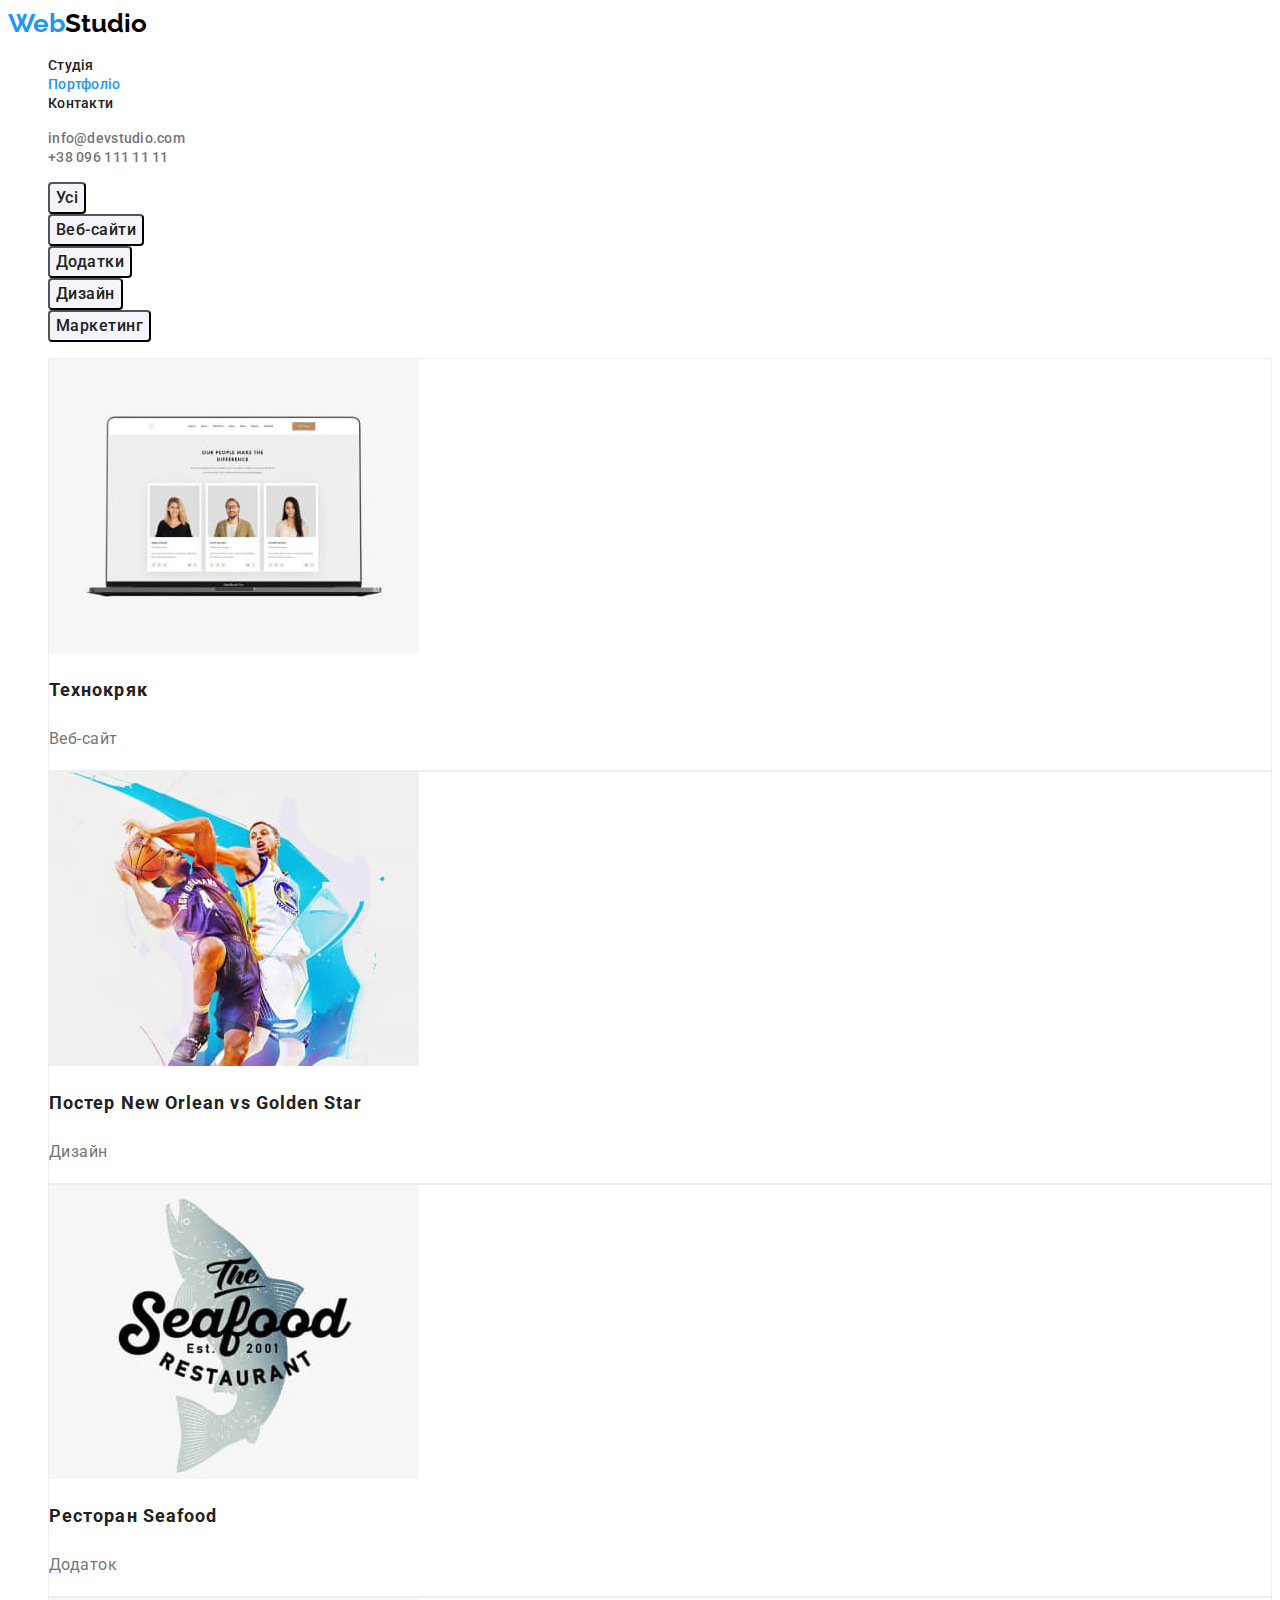
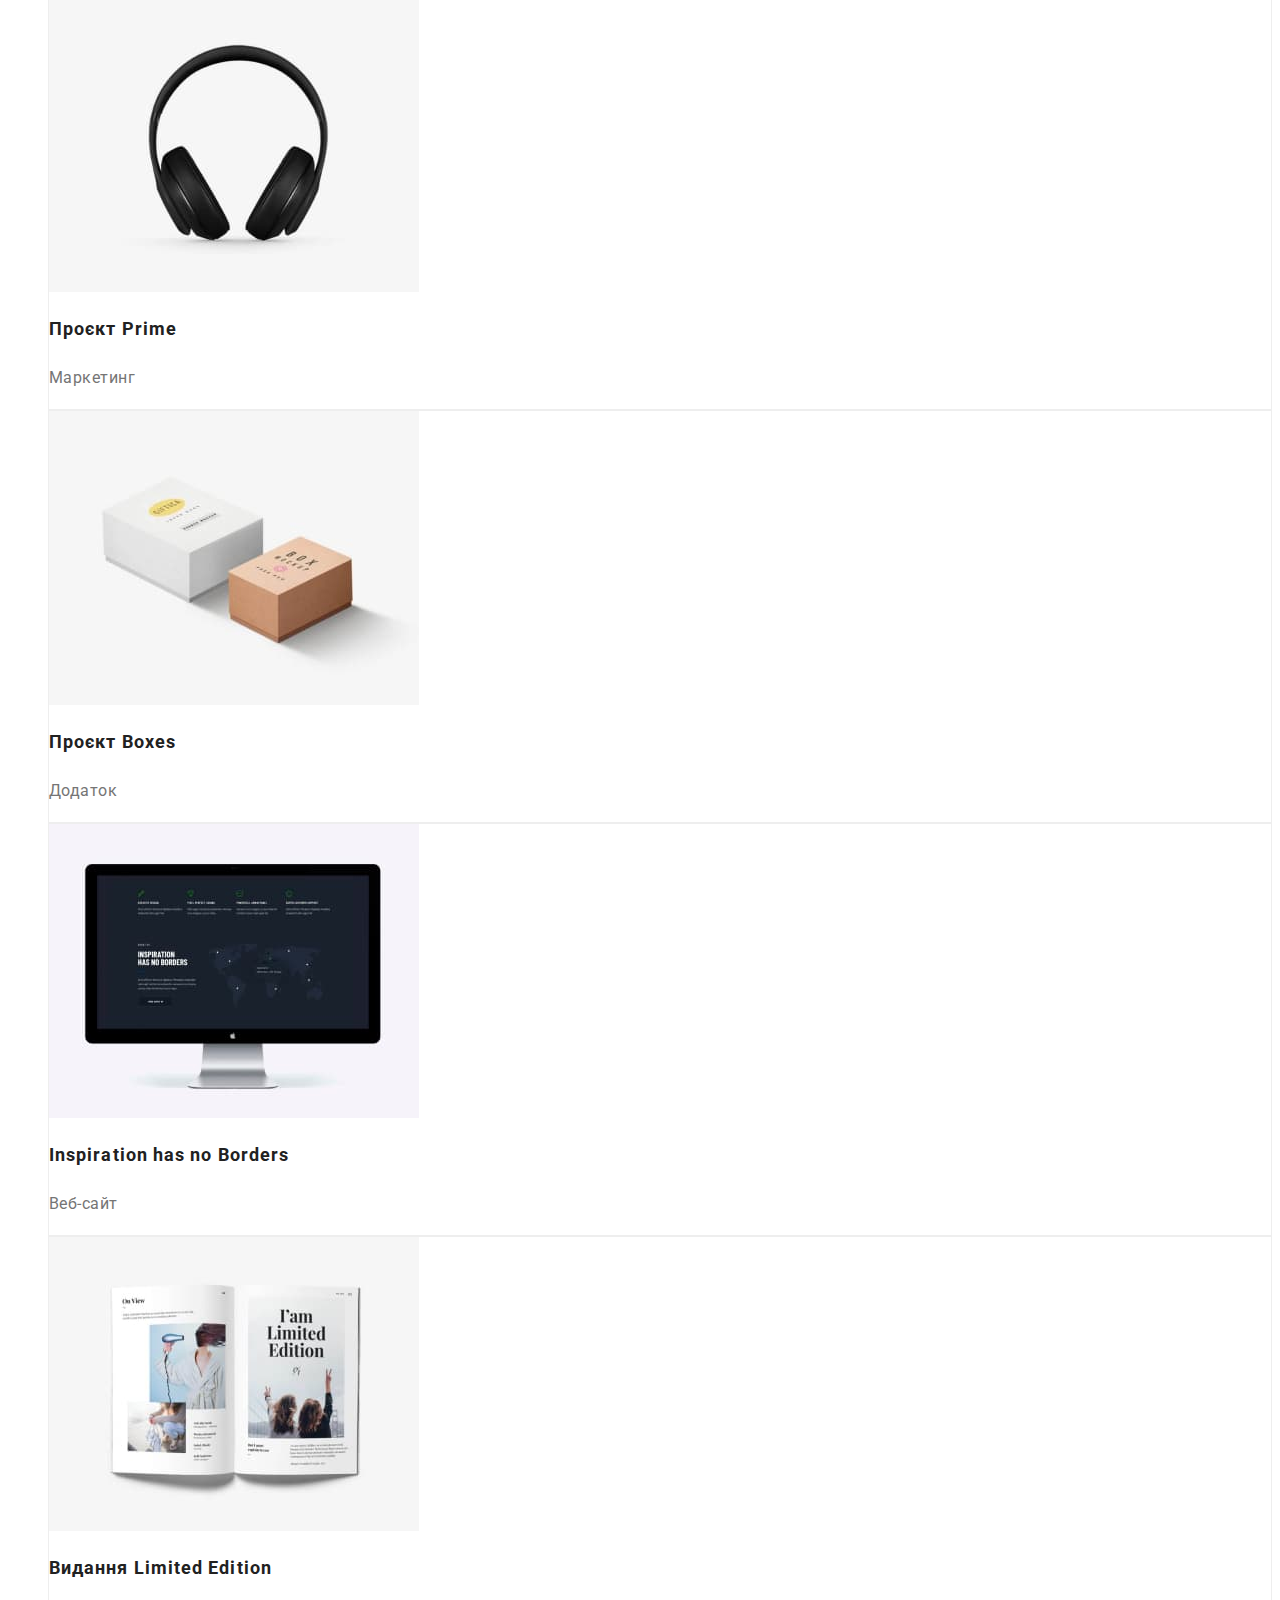
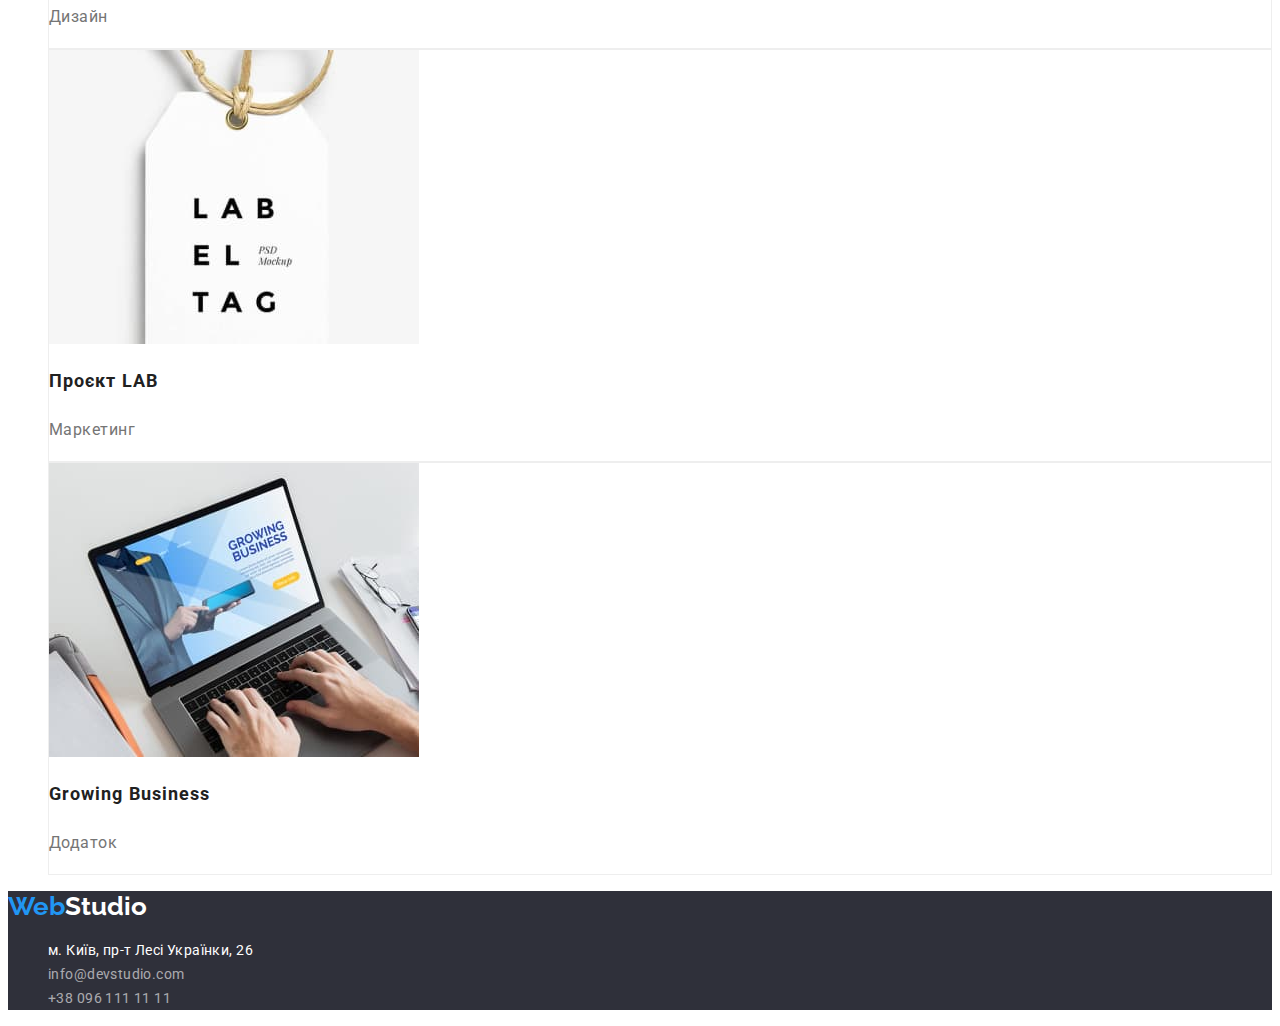
==== portfolio.html @ a8fcf24c "Initial commit" ====
<!DOCTYPE html>
<html lang="uk">
  <head>
    <meta charset="UTF-8" />
    <meta http-equiv="X-UA-Compatible" content="IE=edge" />
    <meta name="viewport" content="width=device-width, initial-scale=1.0" />
    <title>Портфоліо</title>
    <link rel="preconnect" href="https://fonts.googleapis.com" />
    <link rel="preconnect" href="https://fonts.gstatic.com" crossorigin />
    <link
      href="https://fonts.googleapis.com/css2?family=Raleway:wght@700&family=Roboto:wght@400;500;700;900&display=swap"
      rel="stylesheet"
    />
    <link rel="stylesheet" href="./css/styles.css" />
  </head>
  <body>
    <!-- Заголовок -->
    <header class="header">
      <nav>
        <a href="./index.html" lang="en" class="link logo"
          >Web<span class="logoblack">Studio</span></a
        >
        <ul class="site-nav list">
          <li><a href="./index.html" class="nav-link link">Студія</a></li>
          <li>
            <a href="./portfolio.html" class="nav-link link nav-active-link"
              >Портфоліо</a
            >
          </li>
          <li><a href="#" class="nav-link link">Контакти</a></li>
        </ul>
      </nav>
      <ul class="header-list list">
        <li>
          <a href="mailto:info@devstudio.com" lang="en" class="contact link"
            >info@devstudio.com</a
          >
        </li>
        <li>
          <a href="tel:+380961111111" class="contact link">+38 096 111 11 11</a>
        </li>
      </ul>
    </header>
    <main>
      <!-- Портфоліо -->
      <section class="portfolio">
        <h1 class="hidden-title">Портфоліо</h1>
        <ul class="list">
          <li><button type="button" class="portfolio-button">Усі</button></li>
          <li>
            <button type="button" class="portfolio-button">Веб-сайти</button>
          </li>
          <li>
            <button type="button" class="portfolio-button">Додатки</button>
          </li>
          <li>
            <button type="button" class="portfolio-button">Дизайн</button>
          </li>
          <li>
            <button type="button" class="portfolio-button">Маркетинг</button>
          </li>
        </ul>
        <ul class="portfolio-list list">
          <li class="portfolio-item">
            <img
              src="./images/technokrjak.jpg"
              alt="Web-site"
              width="370"
              height="294"
            />
            <h2 class="item-title">Технокряк</h2>
            <p class="item-description">Веб-сайт</p>
          </li>
          <li class="portfolio-item">
            <img
              src="./images/dizayn.jpg"
              alt="Poster"
              width="370"
              height="294"
            />
            <h2 class="item-title">
              Постер <span lang="en">New Orlean vs Golden Star</span>
            </h2>
            <p class="item-description">Дизайн</p>
          </li>
          <li class="portfolio-item">
            <img
              src="./images/dodatok.jpg"
              alt="Restaurant Seafood"
              width="370"
              height="294"
            />
            <h2 class="item-title">Ресторан <span lang="en">Seafood</span></h2>
            <p class="item-description">Додаток</p>
          </li>
          <li class="portfolio-item">
            <img
              src="./images/marketing.jpg"
              alt="Project Prime"
              width="370"
              height="294"
            />
            <h2 class="item-title">Проєкт <span lang="en">Prime</span></h2>
            <p class="item-description">Маркетинг</p>
          </li>
          <li class="portfolio-item">
            <img
              src="./images/boxes.jpg"
              alt="Project Boxes"
              width="370"
              height="294"
            />
            <h2 class="item-title">Проєкт <span lang="en">Boxes</span></h2>
            <p class="item-description">Додаток</p>
          </li>
          <li class="portfolio-item">
            <img
              src="./images/inspiration.jpg"
              alt="Web-site"
              width="370"
              height="294"
            />
            <h2 lang="en" class="item-title">Inspiration has no Borders</h2>
            <p class="item-description">Веб-сайт</p>
          </li>
          <li class="portfolio-item">
            <img
              src="./images/vidannja.jpg"
              alt="Disign of Web-site"
              width="370"
              height="294"
            />
            <h2 class="item-title">
              Видання <span lang="en">Limited Edition</span>
            </h2>
            <p class="item-description">Дизайн</p>
          </li>
          <li class="portfolio-item">
            <img
              src="./images/lab.jpg"
              alt="Project lab"
              width="370"
              height="294"
            />
            <h2 class="item-title">
              Проєкт <span lang="en" class="title-size">Lab</span>
            </h2>
            <p class="item-description">Маркетинг</p>
          </li>
          <li class="portfolio-item">
            <img
              src="./images/business.jpg"
              alt="Application Business"
              width="370"
              height="294"
            />
            <h2 lang="en" class="item-title">Growing Business</h2>
            <p class="item-description">Додаток</p>
          </li>
        </ul>
      </section>
    </main>
    <footer class="footer">
      <a href="/" lang="en" class="link logo"
        >Web<span class="logowhite">Studio</span></a
      >
      <!-- Підвал -->
      <address class="footer-address">
        <ul class="footer-list list">
          <li>
            <a
              href="https://goo.gl/maps/CPtrU1FHBa2aNyZL9"
              target="_blank"
              rel="noopener noreferrer"
              class="address-link link"
              >м. Київ, пр-т Лесі Українки, 26</a
            >
          </li>
          <li>
            <a
              href="mailto:info@devstudio.com"
              lang="en"
              class="footer-contact link"
              >info@devstudio.com</a
            >
          </li>
          <li>
            <a href="tel:+380961111111" class="footer-contact link"
              >+38 096 111 11 11</a
            >
          </li>
        </ul>
      </address>
    </footer>
  </body>
</html>
---- css/styles.css ----
/* Правило для шрифтов
 font-family: 'Raleway',
sans-serif;
font-family: 'Roboto',
sans-serif; */
/* :root {
  --main-textcolor: #212121;
  --second-textcolor: #757575;
} */

body {
  --main-background-color: #ffffff;
  font-family: "Roboto", sans-serif;
  /* color: var(--main-textcolor); */
  --main-textcolor: #212121;
  --second-textcolor: #757575;
}
.link {
  text-decoration: none;
}
.list {
  list-style: none;
}
/* Логотип */
.logo {
  font-family: "Raleway", sans-serif;
  font-weight: 700;
  font-size: 26px;
  line-height: 1.2;
  color: #2196f3;
}
.logoblack {
  color: #000000;
}
.logowhite {
  color: #ffffff;
}
/* Заголовок */
.nav-link {
  font-weight: 500;
  font-size: 14px;
  line-height: calc(16 / 14);
  letter-spacing: 0.02em;
  color: var(--main-textcolor);
}
.contact {
  font-weight: 500;
  font-size: 14px;
  line-height: calc(16 / 14);
  letter-spacing: 0.02em;
  color: var(--second-textcolor);
}
.site-nav .link:hover,
.site-nav .link:focus {
  color: #2196f3;
}
.nav-active-link {
  color: #2196f3;
}
.list .contact:hover,
.list .contact:focus {
  color: #2196f3;
}
/* Підвал */
.footer {
  background: #2f303a;
}
.address-link {
  font-style: normal;
  font-weight: 400;
  font-size: 14px;
  line-height: calc(24 / 14);
  letter-spacing: 0.03em;
  color: #ffffff;
}
.footer-contact {
  font-style: normal;
  font-weight: 400;
  font-size: 14px;
  line-height: calc(24 / 14);
  letter-spacing: 0.03em;
  color: rgba(255, 255, 255, 0.6);
}
.footer-address .link:hover,
.footer-address .link:focus {
  color: #2196f3;
}
/* Скриті заголовки */
.hidden-title {
  position: absolute;
  width: 1px;
  height: 1px;
  margin: -1px;
  border: 0;
  padding: 0;
  white-space: nowrap;
  clip-path: inset(100%);
  clip: rect(0 0 0 0);
  overflow: hidden;
}

/* Перша сторінка сайту */

/* Шапка */
.hero {
  background-color: #2f303a;
}
.hero-title {
  font-weight: 900;
  font-size: 44px;
  line-height: calc(60 / 40);
  text-align: center;
  letter-spacing: 0.06em;
  text-transform: uppercase;
  color: #ffffff;
}
.header-button {
  font-family: "Roboto", sans-serif;
  font-weight: 700;
  font-size: 16px;
  line-height: calc(30 / 16);
  letter-spacing: 0.06em;
  color: #ffffff;
  background-color: #2196f3;
  box-shadow: 0px 4px 4px rgba(0, 0, 0, 0.15);
  border-radius: 4px;
  cursor: pointer;
}
/* Особливості */
.features {
  background-color: var(--main-background-color);
}
.features h3 {
  font-size: 14px;
  line-height: calc(16 / 14);
  letter-spacing: 0.03em;
  text-transform: uppercase;
  color: var(--main-textcolor);
}
.features p {
  font-size: 14px;
  line-height: calc(24 / 14);
  letter-spacing: 0.03em;
  color: var(--second-textcolor);
}
/* Чим ми займаємось */
.doing {
  background-color: #f5f5f5;
}
.doing-title {
  font-size: 36px;
  line-height: calc(42 / 36);
  text-align: center;
  letter-spacing: 0.03em;
  color: var(--main-textcolor);
}
/* Наша команда */
.team {
  background: #f5f4fa;
}
.team-title {
  font-size: 36px;
  line-height: calc(42 / 36);
  text-align: center;
  letter-spacing: 0.03em;
  color: var(--main-textcolor);
}
.team h3 {
  font-weight: 500;
  font-size: 16px;
  line-height: calc(19 / 16);
  letter-spacing: 0.03em;
  color: var(--main-textcolor);
}
.team p {
  font-weight: 400;
  font-size: 16px;
  line-height: calc(19 / 16);
  letter-spacing: 0.03em;
  color: var(--second-textcolor);
}
.team-description {
  background: var(--main-background-color);
  box-shadow: 0px 1px 3px rgba(0, 0, 0, 0.12), 0px 1px 1px rgba(0, 0, 0, 0.14),
    0px 2px 1px rgba(0, 0, 0, 0.2);
  border-radius: 0px 0px 4px 4px;
  
 }

/* Друга сторінка сайту */

.portfolio {
  background-color: var(--main-background-color);
}
.portfolio-button {
  background: #f5f4fa;
  border-radius: 4px;
  font-family: "Roboto", sans-serif;
  font-weight: 500;
  font-size: 16px;
  line-height: calc(26 / 16);
  letter-spacing: 0.03em;
  color: var(--main-textcolor);
  cursor: pointer;
}
.portfolio-button:hover,
.portfolio-button:focus {
  background-color: #2196f3;
  color: #ffffff;
}
.portfolio-item {
  background: var(--main-background-color);
  border: 1px solid #eeeeee;
}
.item-title {
  font-size: 18px;
  line-height: calc(36 / 18);
  letter-spacing: 0.06em;
  color: var(--main-textcolor);
}
.item-description {
  font-size: 16px;
  line-height: calc(30 / 16);
  letter-spacing: 0.03em;
  color: var(--second-textcolor);
}
.title-size {
  text-transform: uppercase;
}
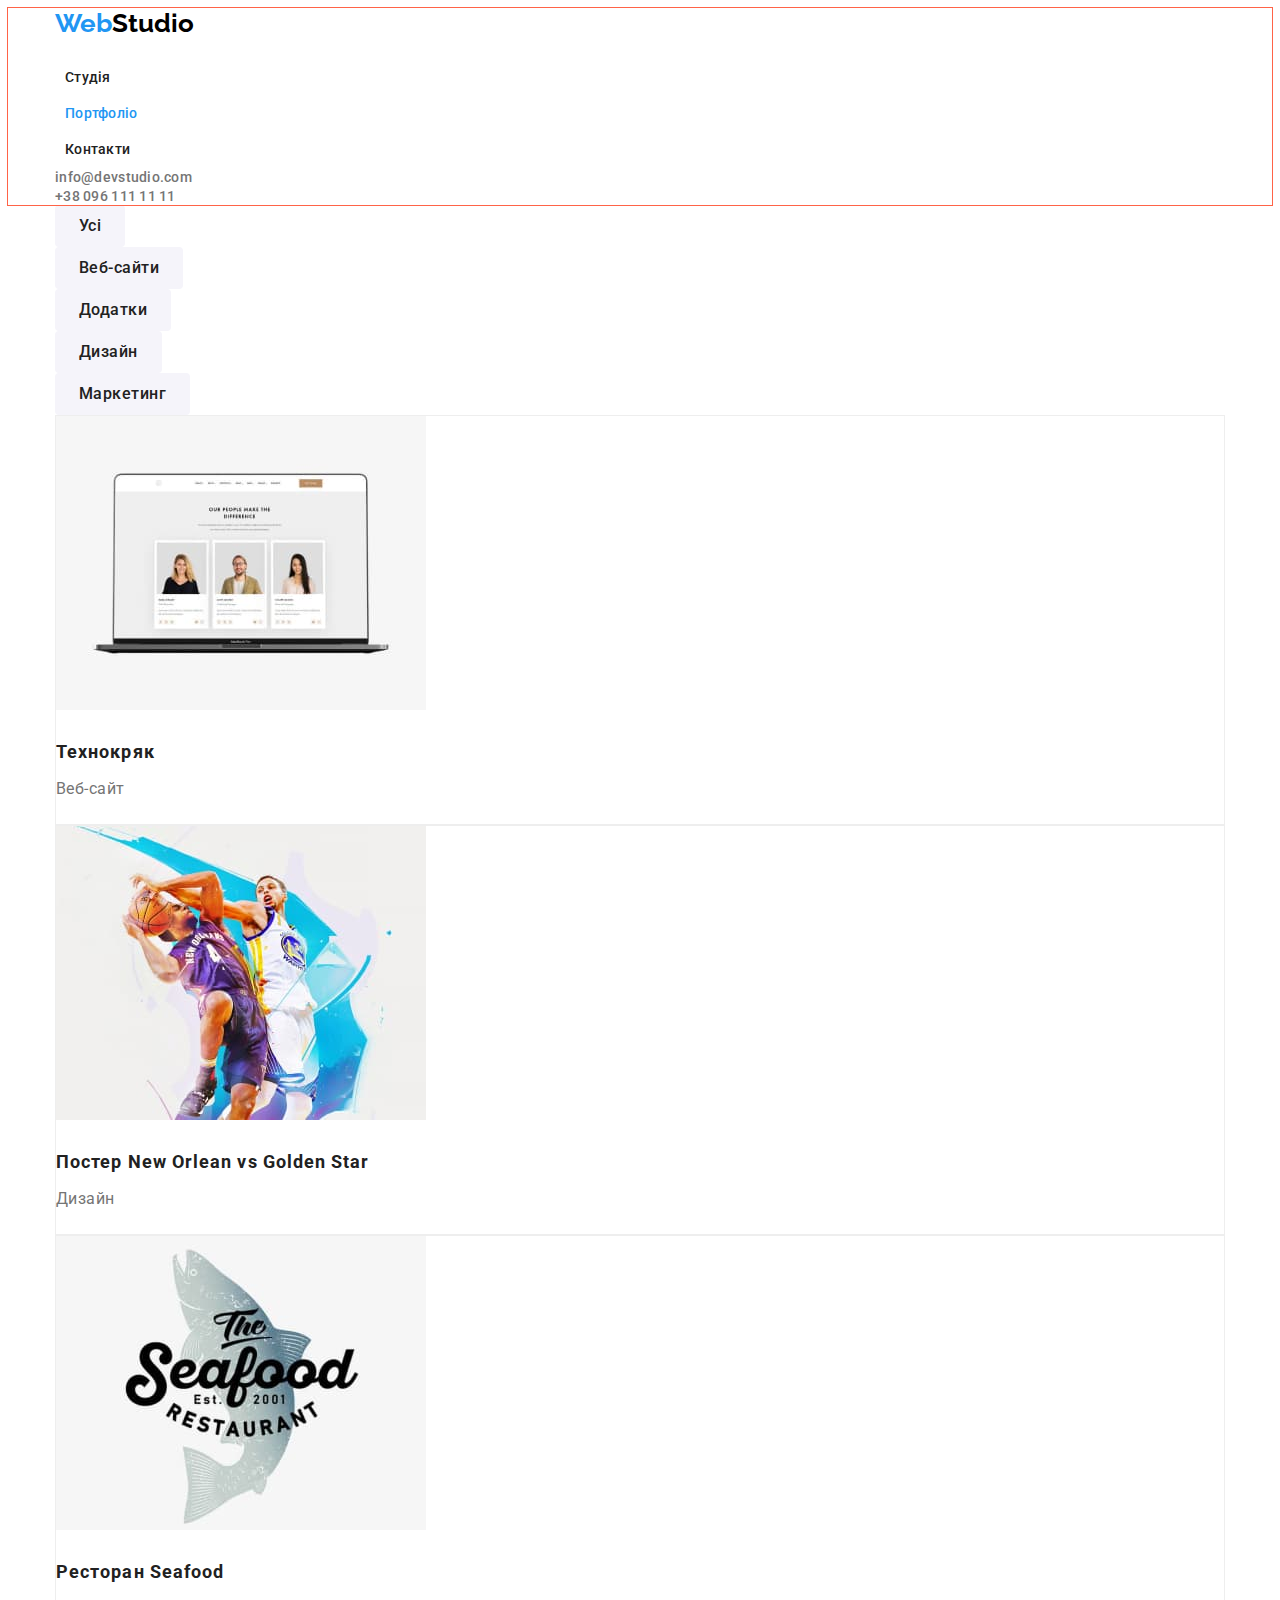
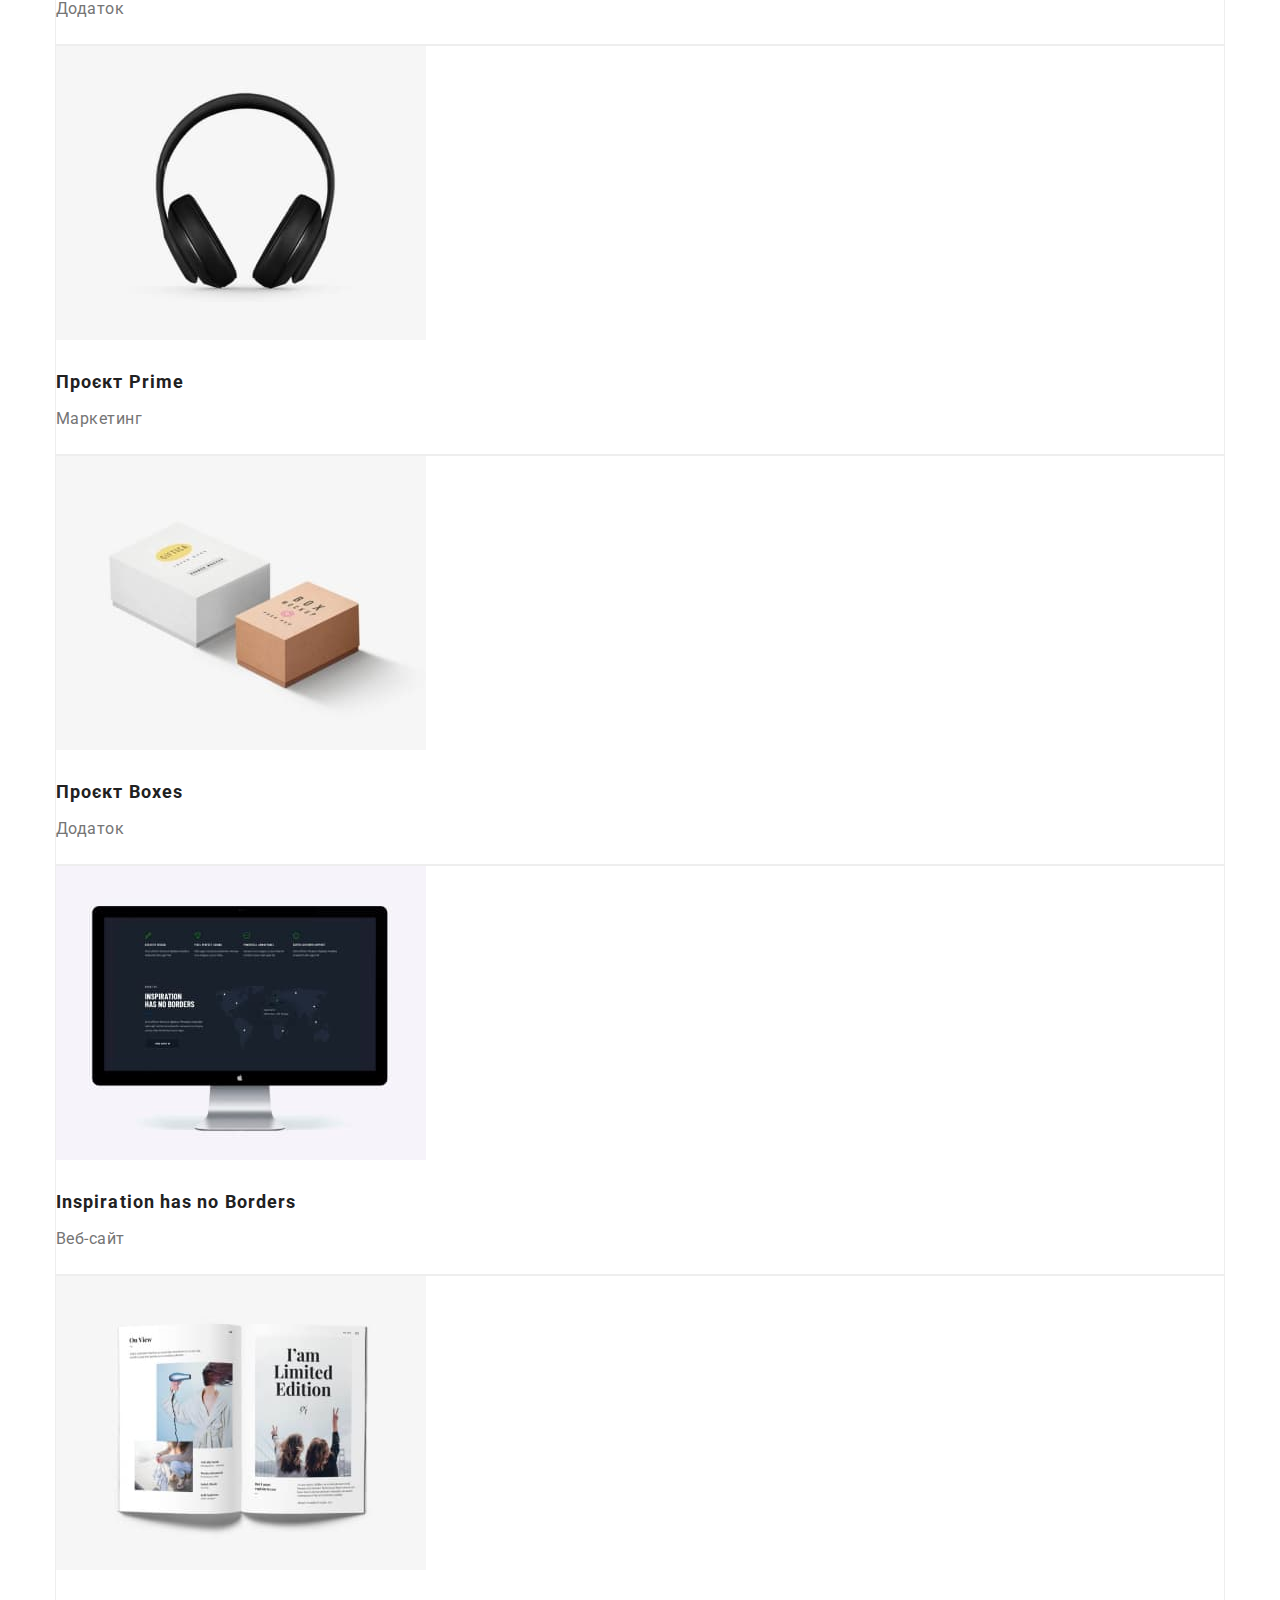
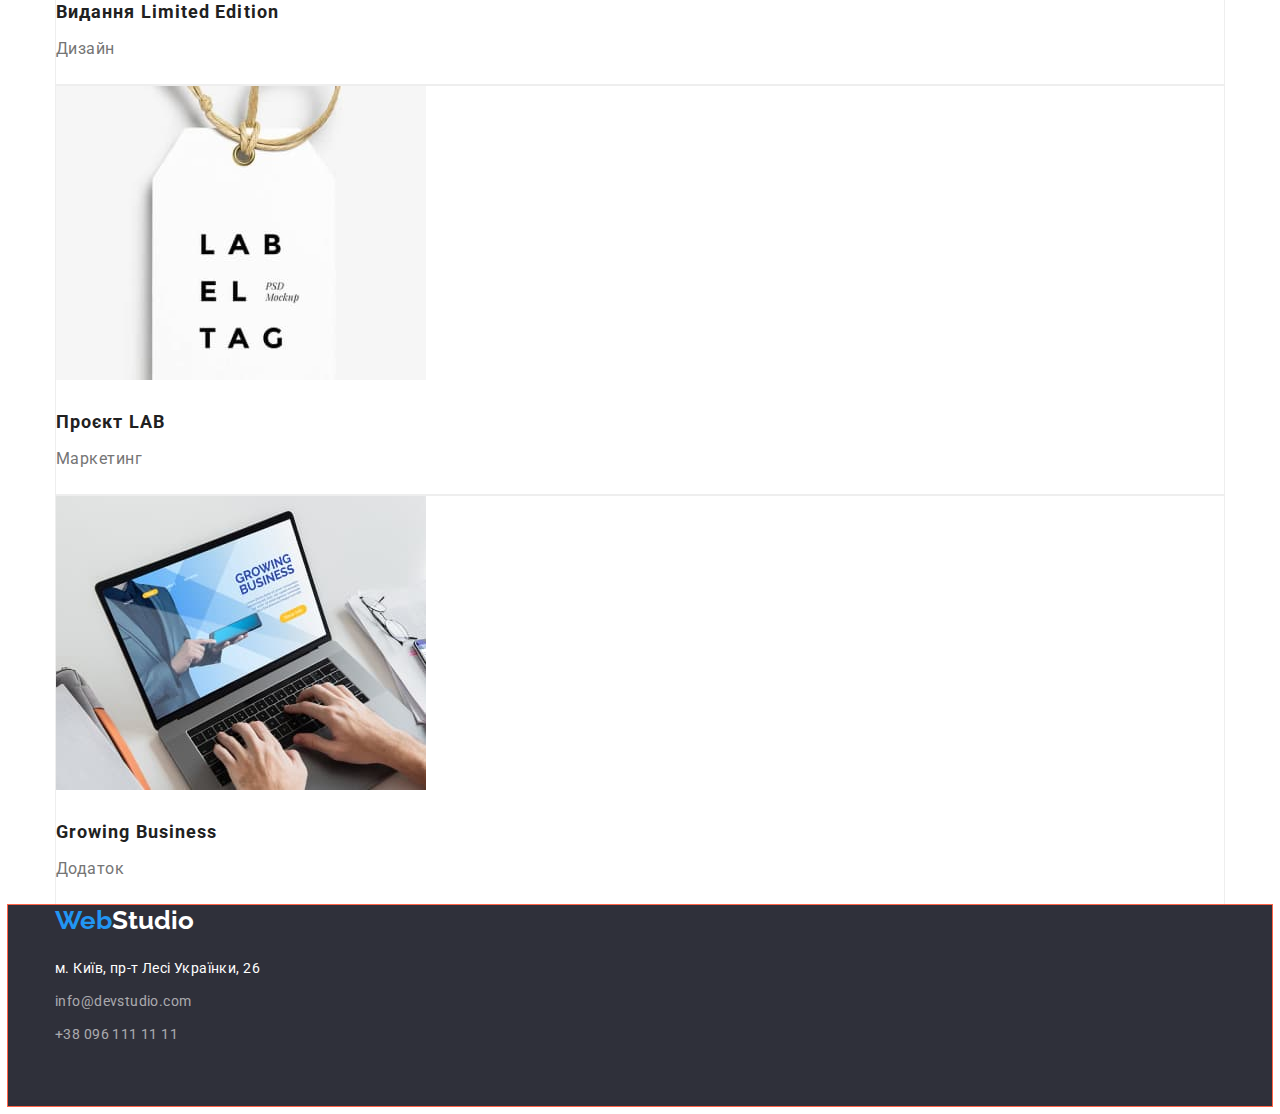
==== commit b19f5ea9: "first commit" ====
--- a/portfolio.html
+++ b/portfolio.html
@@ -11,39 +11,41 @@
       href="https://fonts.googleapis.com/css2?family=Raleway:wght@700&family=Roboto:wght@400;500;700;900&display=swap"
       rel="stylesheet"
     />
+    <link rel="stylesheet" href="https://cdnjs.cloudflare.com/ajax/libs/modern-normalize/1.1.0/modern-normalize.min.css"
+      integrity="sha512-wpPYUAdjBVSE4KJnH1VR1HeZfpl1ub8YT/NKx4PuQ5NmX2tKuGu6U/JRp5y+Y8XG2tV+wKQpNHVUX03MfMFn9Q=="
+      crossorigin="anonymous" referrerpolicy="no-referrer" />
     <link rel="stylesheet" href="./css/styles.css" />
   </head>
   <body>
     <!-- Заголовок -->
     <header class="header">
-      <nav>
-        <a href="./index.html" lang="en" class="link logo"
-          >Web<span class="logoblack">Studio</span></a
-        >
+      <div class="container">
+        <nav class="site-nav">
+        <a href="./index.html" lang="en" class="link logo">Web<span class="logoblack">Studio</span></a>
         <ul class="site-nav list">
-          <li><a href="./index.html" class="nav-link link">Студія</a></li>
           <li>
-            <a href="./portfolio.html" class="nav-link link nav-active-link"
-              >Портфоліо</a
-            >
+            <a href="./index.html" class="nav-link link">Студія</a>
+          </li>
+          <li>
+            <a href="./portfolio.html" class="nav-link link nav-active-link">Портфоліо</a>
           </li>
           <li><a href="#" class="nav-link link">Контакти</a></li>
         </ul>
       </nav>
-      <ul class="header-list list">
+      <ul class="list">
         <li>
-          <a href="mailto:info@devstudio.com" lang="en" class="contact link"
-            >info@devstudio.com</a
-          >
+          <a href="mailto:info@devstudio.com" lang="en" class="contact link">info@devstudio.com</a>
         </li>
         <li>
           <a href="tel:+380961111111" class="contact link">+38 096 111 11 11</a>
         </li>
       </ul>
+    </div>      
     </header>
     <main>
       <!-- Портфоліо -->
       <section class="portfolio">
+        <div class="container">
         <h1 class="hidden-title">Портфоліо</h1>
         <ul class="list">
           <li><button type="button" class="portfolio-button">Усі</button></li>
@@ -62,135 +64,79 @@
         </ul>
         <ul class="portfolio-list list">
           <li class="portfolio-item">
-            <img
-              src="./images/technokrjak.jpg"
-              alt="Web-site"
-              width="370"
-              height="294"
-            />
+            <img src="./images/technokrjak.jpg" alt="Web-site" width="370" height="294" class="portfolio-img" />
             <h2 class="item-title">Технокряк</h2>
             <p class="item-description">Веб-сайт</p>
           </li>
           <li class="portfolio-item">
-            <img
-              src="./images/dizayn.jpg"
-              alt="Poster"
-              width="370"
-              height="294"
-            />
+            <img src="./images/dizayn.jpg" alt="Poster" width="370" height="294" class="portfolio-img" />
             <h2 class="item-title">
               Постер <span lang="en">New Orlean vs Golden Star</span>
             </h2>
             <p class="item-description">Дизайн</p>
           </li>
           <li class="portfolio-item">
-            <img
-              src="./images/dodatok.jpg"
-              alt="Restaurant Seafood"
-              width="370"
-              height="294"
-            />
+            <img src="./images/dodatok.jpg" alt="Restaurant Seafood" width="370" height="294" class="portfolio-img" />
             <h2 class="item-title">Ресторан <span lang="en">Seafood</span></h2>
             <p class="item-description">Додаток</p>
           </li>
           <li class="portfolio-item">
-            <img
-              src="./images/marketing.jpg"
-              alt="Project Prime"
-              width="370"
-              height="294"
-            />
+            <img src="./images/marketing.jpg" alt="Project Prime" width="370" height="294" class="portfolio-img" />
             <h2 class="item-title">Проєкт <span lang="en">Prime</span></h2>
             <p class="item-description">Маркетинг</p>
           </li>
           <li class="portfolio-item">
-            <img
-              src="./images/boxes.jpg"
-              alt="Project Boxes"
-              width="370"
-              height="294"
-            />
+            <img src="./images/boxes.jpg" alt="Project Boxes" width="370" height="294" class="portfolio-img" />
             <h2 class="item-title">Проєкт <span lang="en">Boxes</span></h2>
             <p class="item-description">Додаток</p>
           </li>
           <li class="portfolio-item">
-            <img
-              src="./images/inspiration.jpg"
-              alt="Web-site"
-              width="370"
-              height="294"
-            />
+            <img src="./images/inspiration.jpg" alt="Web-site" width="370" height="294" class="portfolio-img" />
             <h2 lang="en" class="item-title">Inspiration has no Borders</h2>
             <p class="item-description">Веб-сайт</p>
           </li>
           <li class="portfolio-item">
-            <img
-              src="./images/vidannja.jpg"
-              alt="Disign of Web-site"
-              width="370"
-              height="294"
-            />
+            <img src="./images/vidannja.jpg" alt="Disign of Web-site" width="370" height="294" class="portfolio-img" />
             <h2 class="item-title">
               Видання <span lang="en">Limited Edition</span>
             </h2>
             <p class="item-description">Дизайн</p>
           </li>
           <li class="portfolio-item">
-            <img
-              src="./images/lab.jpg"
-              alt="Project lab"
-              width="370"
-              height="294"
-            />
+            <img src="./images/lab.jpg" alt="Project lab" width="370" height="294" class="portfolio-img" />
             <h2 class="item-title">
               Проєкт <span lang="en" class="title-size">Lab</span>
             </h2>
             <p class="item-description">Маркетинг</p>
           </li>
           <li class="portfolio-item">
-            <img
-              src="./images/business.jpg"
-              alt="Application Business"
-              width="370"
-              height="294"
-            />
+            <img src="./images/business.jpg" alt="Application Business" width="370" height="294" class="portfolio-img" />
             <h2 lang="en" class="item-title">Growing Business</h2>
             <p class="item-description">Додаток</p>
           </li>
         </ul>
+      </div>        
       </section>
     </main>
     <footer class="footer">
-      <a href="/" lang="en" class="link logo"
-        >Web<span class="logowhite">Studio</span></a
-      >
+      <div class="container">
+      <a href="/" lang="en" class="link logo">Web<span class="logowhite">Studio</span></a>
       <!-- Підвал -->
       <address class="footer-address">
         <ul class="footer-list list">
           <li>
-            <a
-              href="https://goo.gl/maps/CPtrU1FHBa2aNyZL9"
-              target="_blank"
-              rel="noopener noreferrer"
-              class="address-link link"
-              >м. Київ, пр-т Лесі Українки, 26</a
-            >
+            <a href="https://goo.gl/maps/CPtrU1FHBa2aNyZL9" target="_blank" rel="noopener noreferrer"
+              class="address-link link">м. Київ, пр-т Лесі Українки, 26</a>
           </li>
           <li>
-            <a
-              href="mailto:info@devstudio.com"
-              lang="en"
-              class="footer-contact link"
-              >info@devstudio.com</a
-            >
+            <a href="mailto:info@devstudio.com" lang="en" class="footer-contact link">info@devstudio.com</a>
           </li>
           <li>
-            <a href="tel:+380961111111" class="footer-contact link"
-              >+38 096 111 11 11</a
-            >
+            <a href="tel:+380961111111" class="footer-contact-tel link">+38 096 111 11 11</a>
           </li>
         </ul>
       </address>
+    </div>      
     </footer>
   </body>
 </html>
--- a/css/styles.css
+++ b/css/styles.css
@@ -1,33 +1,44 @@
-/* Правило для шрифтов
- font-family: 'Raleway',
-sans-serif;
-font-family: 'Roboto',
-sans-serif; */
-/* :root {
-  --main-textcolor: #212121;
-  --second-textcolor: #757575;
-} */
+html{
+  box-sizing: border-box;
+}
+*,
+::before,
+::after{
+  box-sizing: inherit;
+}
 
 body {
   --main-background-color: #ffffff;
   font-family: "Roboto", sans-serif;
-  /* color: var(--main-textcolor); */
+  --accent-color: #2196f3;
   --main-textcolor: #212121;
   --second-textcolor: #757575;
 }
 .link {
   text-decoration: none;
+  display: inline-block;
 }
 .list {
   list-style: none;
+  margin-top: 0px;
+  margin-bottom: 0px;
+  padding: 0px;
+  
+}
+.container{
+  margin-left: auto;
+  margin-right: auto;
+  width: 1200px;
+  padding: 0px 15px;
 }
 /* Логотип */
 .logo {
+  margin-bottom: 20px;
   font-family: "Raleway", sans-serif;
   font-weight: 700;
   font-size: 26px;
   line-height: 1.2;
-  color: #2196f3;
+  color: var(--accent-color);
 }
 .logoblack {
   color: #000000;
@@ -36,12 +47,16 @@
   color: #ffffff;
 }
 /* Заголовок */
+.header{
+  outline: 1px solid tomato;
+}
 .nav-link {
   font-weight: 500;
   font-size: 14px;
   line-height: calc(16 / 14);
   letter-spacing: 0.02em;
   color: var(--main-textcolor);
+  padding: 10px;
 }
 .contact {
   font-weight: 500;
@@ -52,20 +67,22 @@
 }
 .site-nav .link:hover,
 .site-nav .link:focus {
-  color: #2196f3;
+  color: var(--accent-color);
 }
 .nav-active-link {
-  color: #2196f3;
+  color: var(--accent-color);
 }
 .list .contact:hover,
 .list .contact:focus {
-  color: #2196f3;
+  color: var(--accent-color);
 }
 /* Підвал */
 .footer {
   background: #2f303a;
+  outline: 1px solid tomato;
 }
 .address-link {
+  margin-bottom: 9px;
   font-style: normal;
   font-weight: 400;
   font-size: 14px;
@@ -74,6 +91,7 @@
   color: #ffffff;
 }
 .footer-contact {
+  margin-bottom: 9px;
   font-style: normal;
   font-weight: 400;
   font-size: 14px;
@@ -83,8 +101,16 @@
 }
 .footer-address .link:hover,
 .footer-address .link:focus {
-  color: #2196f3;
-}
+  color: var(--accent-color);
+}
+.footer-contact-tel{
+  margin-bottom: 60px;
+  font-style: normal;
+  font-weight: 400;
+  font-size: 14px;
+  line-height: calc(24 / 14);
+  letter-spacing: 0.03em;
+  color: rgba(255, 255, 255, 0.6);}
 /* Скриті заголовки */
 .hidden-title {
   position: absolute;
@@ -104,33 +130,45 @@
 /* Шапка */
 .hero {
   background-color: #2f303a;
+  outline: 1px solid tomato;
+  text-align: center;
 }
 .hero-title {
+  margin-top: 0px;
+  margin-bottom: 30px;
   font-weight: 900;
   font-size: 44px;
   line-height: calc(60 / 40);
   text-align: center;
   letter-spacing: 0.06em;
   text-transform: uppercase;
-  color: #ffffff;
-}
-.header-button {
+  color: #ffffff;  
+}
+.hero-button {
+  /* display: inline-block; */
   font-family: "Roboto", sans-serif;
   font-weight: 700;
   font-size: 16px;
   line-height: calc(30 / 16);
-  letter-spacing: 0.06em;
-  color: #ffffff;
-  background-color: #2196f3;
+  /* letter-spacing: 0.06em; */
+  color: #ffffff;
+  background-color: var(--accent-color);
   box-shadow: 0px 4px 4px rgba(0, 0, 0, 0.15);
   border-radius: 4px;
+  border-color: transparent;
+  width: 216px;
+  height: 50px;
+  padding: 10px 32px;
   cursor: pointer;
 }
 /* Особливості */
 .features {
   background-color: var(--main-background-color);
+  outline: 1px solid tomato;
 }
 .features h3 {
+  margin-top: 0px;
+  margin-bottom: 10px;
   font-size: 14px;
   line-height: calc(16 / 14);
   letter-spacing: 0.03em;
@@ -138,6 +176,7 @@
   color: var(--main-textcolor);
 }
 .features p {
+  margin: 0px;
   font-size: 14px;
   line-height: calc(24 / 14);
   letter-spacing: 0.03em;
@@ -146,8 +185,11 @@
 /* Чим ми займаємось */
 .doing {
   background-color: #f5f5f5;
+  outline: 1px solid tomato;
 }
 .doing-title {
+  margin-top: 0px;
+  margin-bottom: 50px;
   font-size: 36px;
   line-height: calc(42 / 36);
   text-align: center;
@@ -157,8 +199,14 @@
 /* Наша команда */
 .team {
   background: #f5f4fa;
+  outline: 1px solid tomato;
+}
+.team-img{
+  margin-bottom: 30px;
 }
 .team-title {
+  margin-top: 0px;
+  margin-bottom: 50px;
   font-size: 36px;
   line-height: calc(42 / 36);
   text-align: center;
@@ -166,6 +214,8 @@
   color: var(--main-textcolor);
 }
 .team h3 {
+  margin-top: 0px;
+  margin-bottom: 10px;
   font-weight: 500;
   font-size: 16px;
   line-height: calc(19 / 16);
@@ -173,6 +223,8 @@
   color: var(--main-textcolor);
 }
 .team p {
+  margin-top: 0px;
+  margin-bottom: 30px;
   font-weight: 400;
   font-size: 16px;
   line-height: calc(19 / 16);
@@ -195,6 +247,8 @@
 .portfolio-button {
   background: #f5f4fa;
   border-radius: 4px;
+  border-color: transparent;
+  padding: 6px 22px;
   font-family: "Roboto", sans-serif;
   font-weight: 500;
   font-size: 16px;
@@ -205,20 +259,27 @@
 }
 .portfolio-button:hover,
 .portfolio-button:focus {
-  background-color: #2196f3;
+  background-color: var(--accent-color);
   color: #ffffff;
 }
 .portfolio-item {
   background: var(--main-background-color);
   border: 1px solid #eeeeee;
 }
+.portfolio-img{
+  margin-bottom: 20px;
+}
 .item-title {
+  margin-top: 0px;
+  margin-bottom: 4px;
   font-size: 18px;
   line-height: calc(36 / 18);
   letter-spacing: 0.06em;
   color: var(--main-textcolor);
 }
 .item-description {
+  margin-top: 0px;
+  margin-bottom: 20px;
   font-size: 16px;
   line-height: calc(30 / 16);
   letter-spacing: 0.03em;
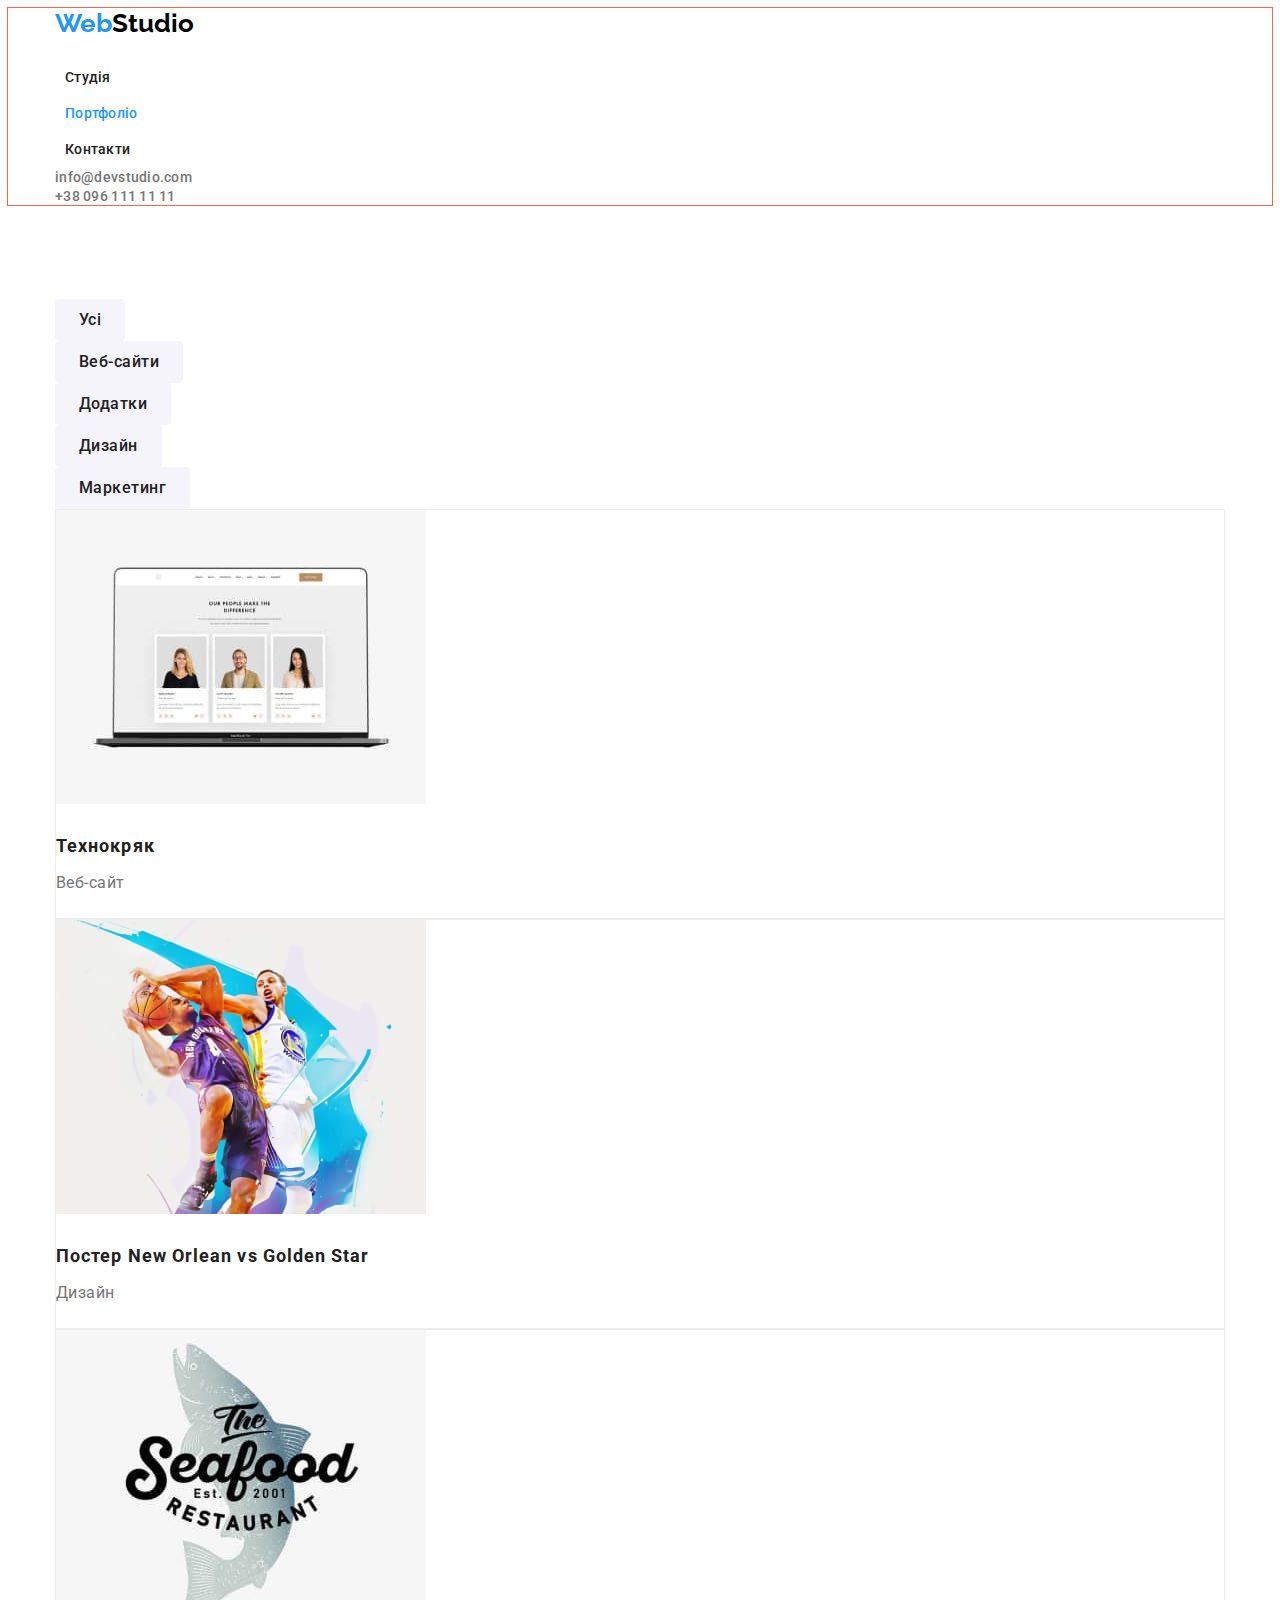
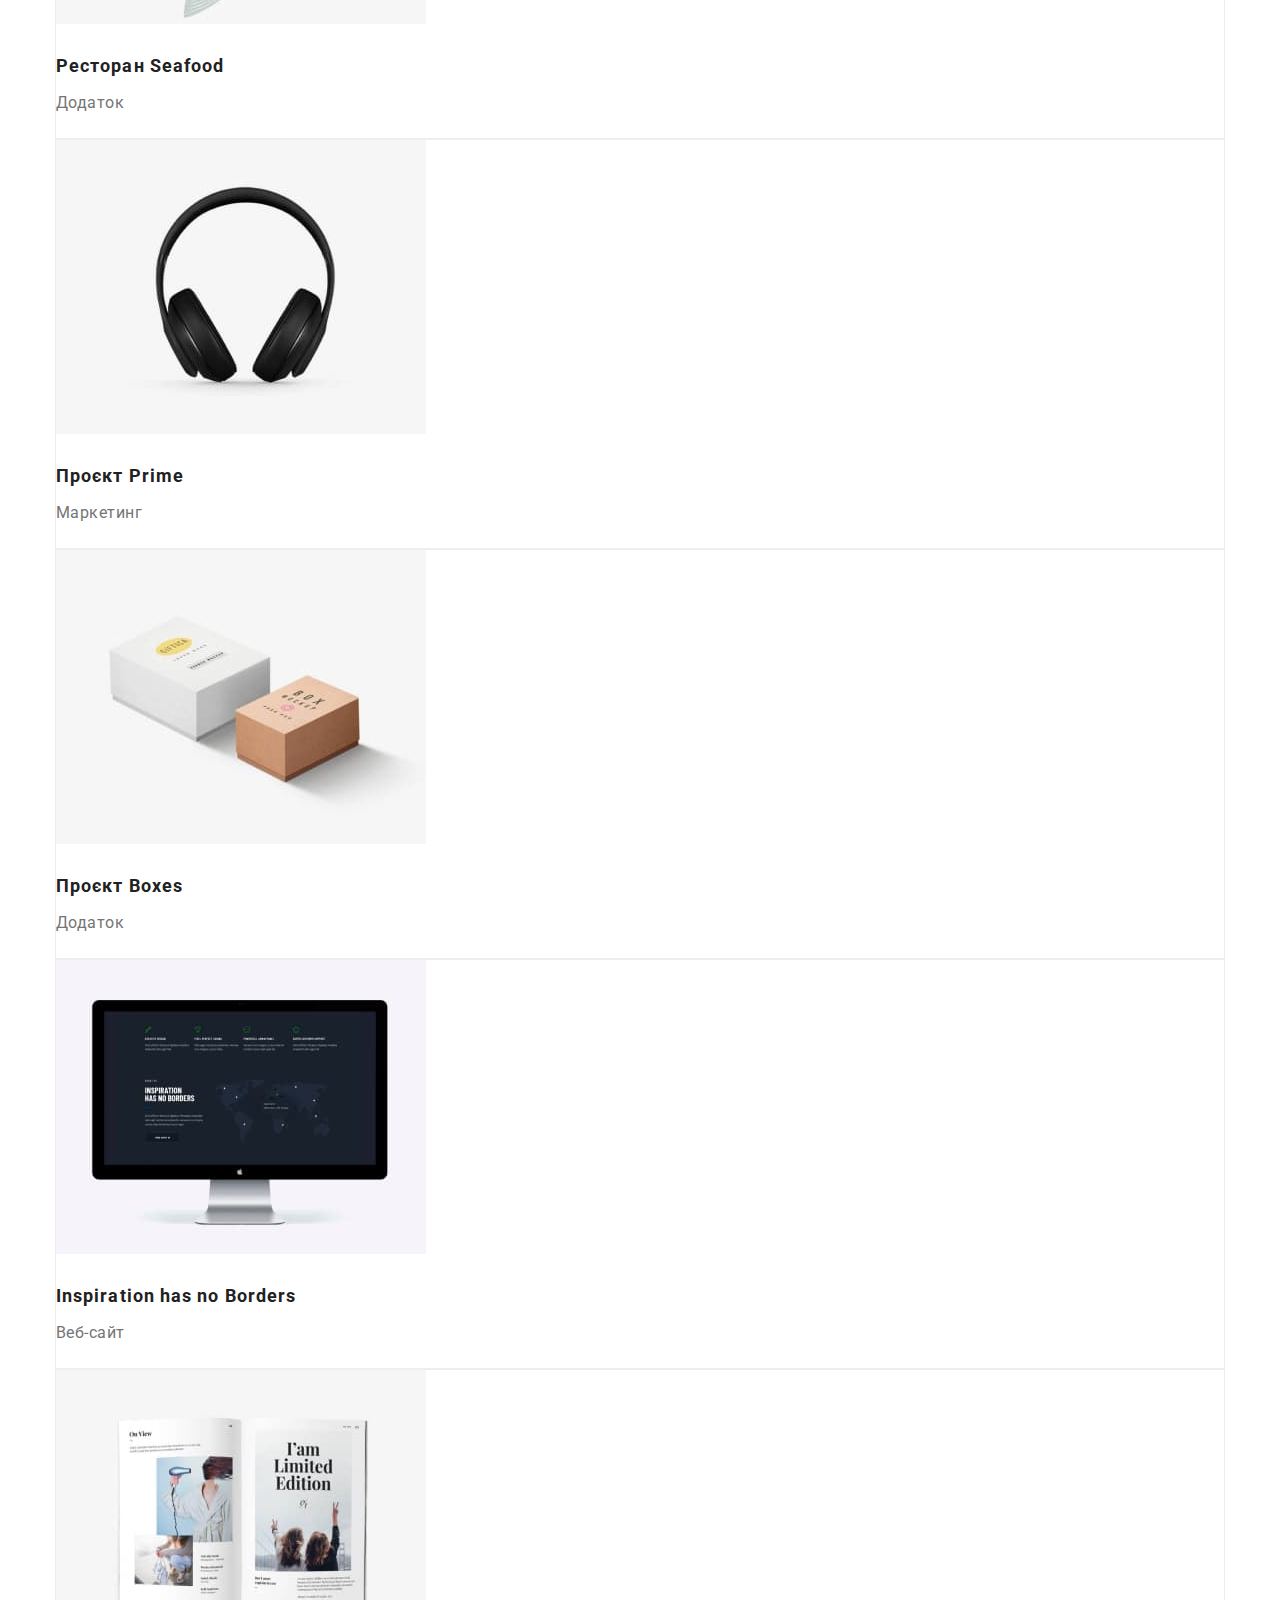
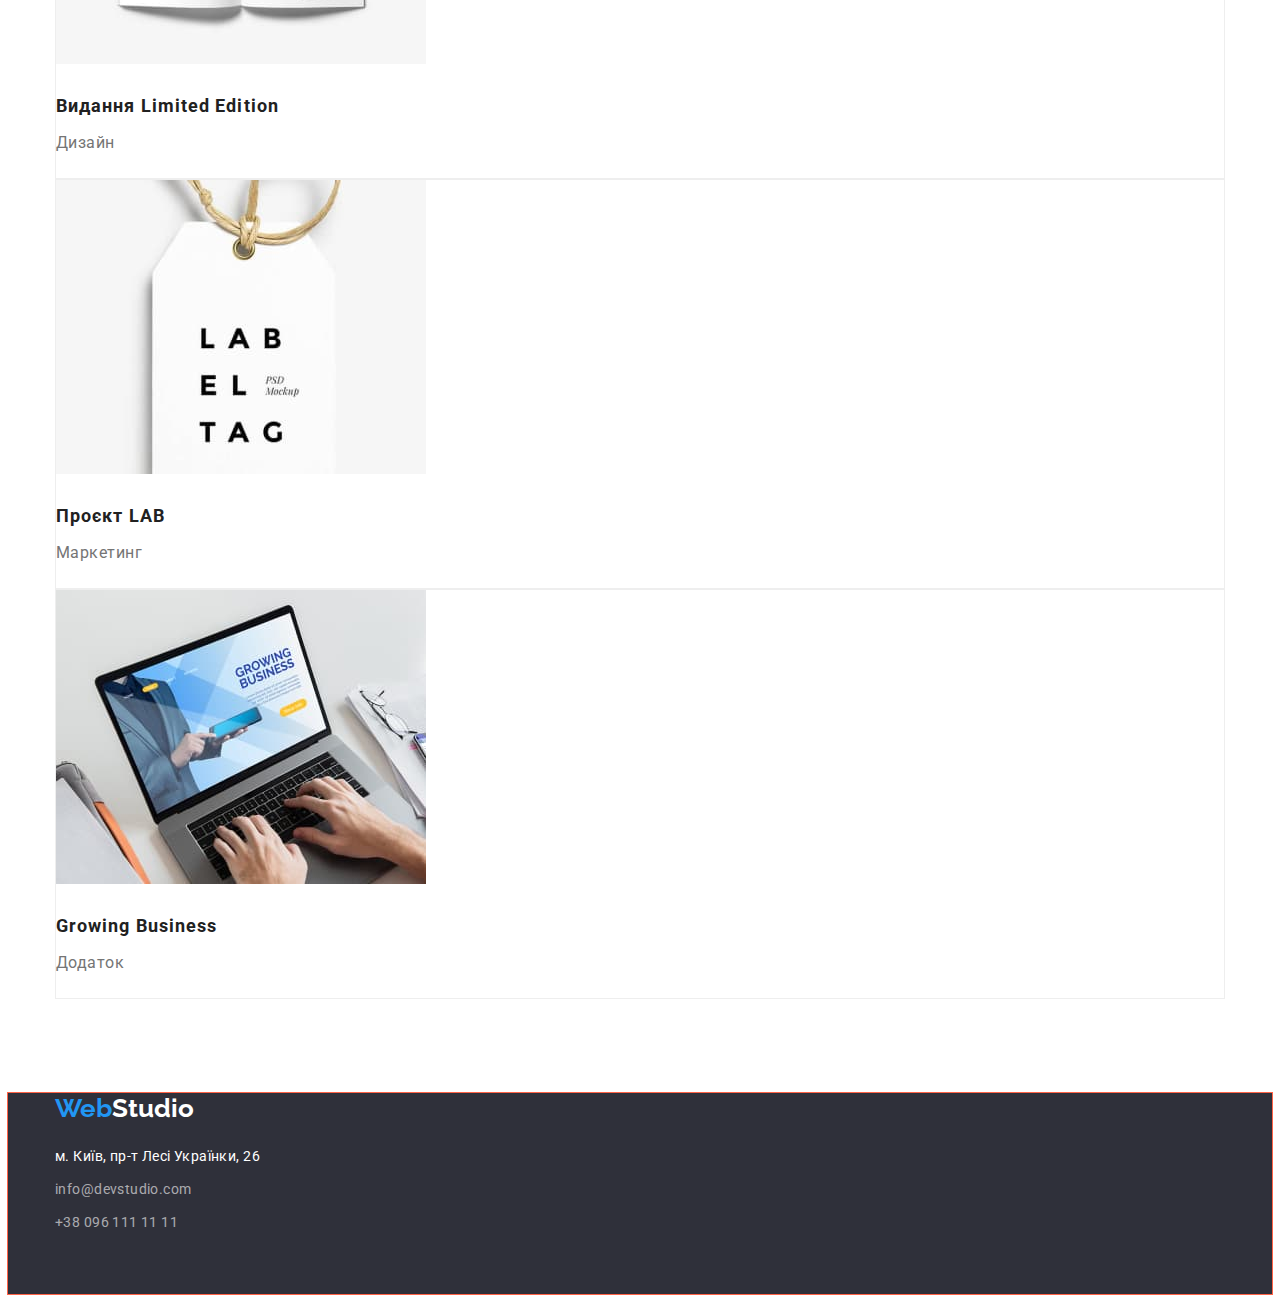
==== commit ce83c596: "first commit" ====
--- a/portfolio.html
+++ b/portfolio.html
@@ -11,9 +11,13 @@
       href="https://fonts.googleapis.com/css2?family=Raleway:wght@700&family=Roboto:wght@400;500;700;900&display=swap"
       rel="stylesheet"
     />
-    <link rel="stylesheet" href="https://cdnjs.cloudflare.com/ajax/libs/modern-normalize/1.1.0/modern-normalize.min.css"
+    <link
+      rel="stylesheet"
+      href="https://cdnjs.cloudflare.com/ajax/libs/modern-normalize/1.1.0/modern-normalize.min.css"
       integrity="sha512-wpPYUAdjBVSE4KJnH1VR1HeZfpl1ub8YT/NKx4PuQ5NmX2tKuGu6U/JRp5y+Y8XG2tV+wKQpNHVUX03MfMFn9Q=="
-      crossorigin="anonymous" referrerpolicy="no-referrer" />
+      crossorigin="anonymous"
+      referrerpolicy="no-referrer"
+    />
     <link rel="stylesheet" href="./css/styles.css" />
   </head>
   <body>
@@ -21,122 +25,200 @@
     <header class="header">
       <div class="container">
         <nav class="site-nav">
-        <a href="./index.html" lang="en" class="link logo">Web<span class="logoblack">Studio</span></a>
-        <ul class="site-nav list">
+          <a href="./index.html" lang="en" class="link logo"
+            >Web<span class="logoblack">Studio</span></a
+          >
+          <ul class="site-nav list">
+            <li>
+              <a href="./index.html" class="nav-link link">Студія</a>
+            </li>
+            <li>
+              <a href="./portfolio.html" class="nav-link link nav-active-link"
+                >Портфоліо</a
+              >
+            </li>
+            <li><a href="#" class="nav-link link">Контакти</a></li>
+          </ul>
+        </nav>
+        <ul class="list">
           <li>
-            <a href="./index.html" class="nav-link link">Студія</a>
+            <a href="mailto:info@devstudio.com" lang="en" class="contact link"
+              >info@devstudio.com</a
+            >
           </li>
           <li>
-            <a href="./portfolio.html" class="nav-link link nav-active-link">Портфоліо</a>
+            <a href="tel:+380961111111" class="contact link"
+              >+38 096 111 11 11</a
+            >
           </li>
-          <li><a href="#" class="nav-link link">Контакти</a></li>
         </ul>
-      </nav>
-      <ul class="list">
-        <li>
-          <a href="mailto:info@devstudio.com" lang="en" class="contact link">info@devstudio.com</a>
-        </li>
-        <li>
-          <a href="tel:+380961111111" class="contact link">+38 096 111 11 11</a>
-        </li>
-      </ul>
-    </div>      
+      </div>
     </header>
     <main>
       <!-- Портфоліо -->
-      <section class="portfolio">
+      <section class="portfolio section">
         <div class="container">
-        <h1 class="hidden-title">Портфоліо</h1>
-        <ul class="list">
-          <li><button type="button" class="portfolio-button">Усі</button></li>
-          <li>
-            <button type="button" class="portfolio-button">Веб-сайти</button>
-          </li>
-          <li>
-            <button type="button" class="portfolio-button">Додатки</button>
-          </li>
-          <li>
-            <button type="button" class="portfolio-button">Дизайн</button>
-          </li>
-          <li>
-            <button type="button" class="portfolio-button">Маркетинг</button>
-          </li>
-        </ul>
-        <ul class="portfolio-list list">
-          <li class="portfolio-item">
-            <img src="./images/technokrjak.jpg" alt="Web-site" width="370" height="294" class="portfolio-img" />
-            <h2 class="item-title">Технокряк</h2>
-            <p class="item-description">Веб-сайт</p>
-          </li>
-          <li class="portfolio-item">
-            <img src="./images/dizayn.jpg" alt="Poster" width="370" height="294" class="portfolio-img" />
-            <h2 class="item-title">
-              Постер <span lang="en">New Orlean vs Golden Star</span>
-            </h2>
-            <p class="item-description">Дизайн</p>
-          </li>
-          <li class="portfolio-item">
-            <img src="./images/dodatok.jpg" alt="Restaurant Seafood" width="370" height="294" class="portfolio-img" />
-            <h2 class="item-title">Ресторан <span lang="en">Seafood</span></h2>
-            <p class="item-description">Додаток</p>
-          </li>
-          <li class="portfolio-item">
-            <img src="./images/marketing.jpg" alt="Project Prime" width="370" height="294" class="portfolio-img" />
-            <h2 class="item-title">Проєкт <span lang="en">Prime</span></h2>
-            <p class="item-description">Маркетинг</p>
-          </li>
-          <li class="portfolio-item">
-            <img src="./images/boxes.jpg" alt="Project Boxes" width="370" height="294" class="portfolio-img" />
-            <h2 class="item-title">Проєкт <span lang="en">Boxes</span></h2>
-            <p class="item-description">Додаток</p>
-          </li>
-          <li class="portfolio-item">
-            <img src="./images/inspiration.jpg" alt="Web-site" width="370" height="294" class="portfolio-img" />
-            <h2 lang="en" class="item-title">Inspiration has no Borders</h2>
-            <p class="item-description">Веб-сайт</p>
-          </li>
-          <li class="portfolio-item">
-            <img src="./images/vidannja.jpg" alt="Disign of Web-site" width="370" height="294" class="portfolio-img" />
-            <h2 class="item-title">
-              Видання <span lang="en">Limited Edition</span>
-            </h2>
-            <p class="item-description">Дизайн</p>
-          </li>
-          <li class="portfolio-item">
-            <img src="./images/lab.jpg" alt="Project lab" width="370" height="294" class="portfolio-img" />
-            <h2 class="item-title">
-              Проєкт <span lang="en" class="title-size">Lab</span>
-            </h2>
-            <p class="item-description">Маркетинг</p>
-          </li>
-          <li class="portfolio-item">
-            <img src="./images/business.jpg" alt="Application Business" width="370" height="294" class="portfolio-img" />
-            <h2 lang="en" class="item-title">Growing Business</h2>
-            <p class="item-description">Додаток</p>
-          </li>
-        </ul>
-      </div>        
+          <h1 class="hidden-title">Портфоліо</h1>
+          <ul class="list">
+            <li><button type="button" class="portfolio-button">Усі</button></li>
+            <li>
+              <button type="button" class="portfolio-button">Веб-сайти</button>
+            </li>
+            <li>
+              <button type="button" class="portfolio-button">Додатки</button>
+            </li>
+            <li>
+              <button type="button" class="portfolio-button">Дизайн</button>
+            </li>
+            <li>
+              <button type="button" class="portfolio-button">Маркетинг</button>
+            </li>
+          </ul>
+          <ul class="portfolio-list list">
+            <li class="portfolio-item">
+              <img
+                src="./images/technokrjak.jpg"
+                alt="Web-site"
+                width="370"
+                height="294"
+                class="portfolio-img"
+              />
+              <h2 class="item-title">Технокряк</h2>
+              <p class="item-description">Веб-сайт</p>
+            </li>
+            <li class="portfolio-item">
+              <img
+                src="./images/dizayn.jpg"
+                alt="Poster"
+                width="370"
+                height="294"
+                class="portfolio-img"
+              />
+              <h2 class="item-title">
+                Постер <span lang="en">New Orlean vs Golden Star</span>
+              </h2>
+              <p class="item-description">Дизайн</p>
+            </li>
+            <li class="portfolio-item">
+              <img
+                src="./images/dodatok.jpg"
+                alt="Restaurant Seafood"
+                width="370"
+                height="294"
+                class="portfolio-img"
+              />
+              <h2 class="item-title">
+                Ресторан <span lang="en">Seafood</span>
+              </h2>
+              <p class="item-description">Додаток</p>
+            </li>
+            <li class="portfolio-item">
+              <img
+                src="./images/marketing.jpg"
+                alt="Project Prime"
+                width="370"
+                height="294"
+                class="portfolio-img"
+              />
+              <h2 class="item-title">Проєкт <span lang="en">Prime</span></h2>
+              <p class="item-description">Маркетинг</p>
+            </li>
+            <li class="portfolio-item">
+              <img
+                src="./images/boxes.jpg"
+                alt="Project Boxes"
+                width="370"
+                height="294"
+                class="portfolio-img"
+              />
+              <h2 class="item-title">Проєкт <span lang="en">Boxes</span></h2>
+              <p class="item-description">Додаток</p>
+            </li>
+            <li class="portfolio-item">
+              <img
+                src="./images/inspiration.jpg"
+                alt="Web-site"
+                width="370"
+                height="294"
+                class="portfolio-img"
+              />
+              <h2 lang="en" class="item-title">Inspiration has no Borders</h2>
+              <p class="item-description">Веб-сайт</p>
+            </li>
+            <li class="portfolio-item">
+              <img
+                src="./images/vidannja.jpg"
+                alt="Disign of Web-site"
+                width="370"
+                height="294"
+                class="portfolio-img"
+              />
+              <h2 class="item-title">
+                Видання <span lang="en">Limited Edition</span>
+              </h2>
+              <p class="item-description">Дизайн</p>
+            </li>
+            <li class="portfolio-item">
+              <img
+                src="./images/lab.jpg"
+                alt="Project lab"
+                width="370"
+                height="294"
+                class="portfolio-img"
+              />
+              <h2 class="item-title">
+                Проєкт <span lang="en" class="title-size">Lab</span>
+              </h2>
+              <p class="item-description">Маркетинг</p>
+            </li>
+            <li class="portfolio-item">
+              <img
+                src="./images/business.jpg"
+                alt="Application Business"
+                width="370"
+                height="294"
+                class="portfolio-img"
+              />
+              <h2 lang="en" class="item-title">Growing Business</h2>
+              <p class="item-description">Додаток</p>
+            </li>
+          </ul>
+        </div>
       </section>
     </main>
     <footer class="footer">
       <div class="container">
-      <a href="/" lang="en" class="link logo">Web<span class="logowhite">Studio</span></a>
-      <!-- Підвал -->
-      <address class="footer-address">
-        <ul class="footer-list list">
-          <li>
-            <a href="https://goo.gl/maps/CPtrU1FHBa2aNyZL9" target="_blank" rel="noopener noreferrer"
-              class="address-link link">м. Київ, пр-т Лесі Українки, 26</a>
-          </li>
-          <li>
-            <a href="mailto:info@devstudio.com" lang="en" class="footer-contact link">info@devstudio.com</a>
-          </li>
-          <li>
-            <a href="tel:+380961111111" class="footer-contact-tel link">+38 096 111 11 11</a>
-          </li>
-        </ul>
-      </address>
-    </div>      
+        <a href="/" lang="en" class="link logo"
+          >Web<span class="logowhite">Studio</span></a
+        >
+        <!-- Підвал -->
+        <address class="footer-address">
+          <ul class="footer-list list">
+            <li>
+              <a
+                href="https://goo.gl/maps/CPtrU1FHBa2aNyZL9"
+                target="_blank"
+                rel="noopener noreferrer"
+                class="address-link link"
+                >м. Київ, пр-т Лесі Українки, 26</a
+              >
+            </li>
+            <li>
+              <a
+                href="mailto:info@devstudio.com"
+                lang="en"
+                class="footer-contact link"
+                >info@devstudio.com</a
+              >
+            </li>
+            <li>
+              <a href="tel:+380961111111" class="footer-contact-tel link"
+                >+38 096 111 11 11</a
+              >
+            </li>
+          </ul>
+        </address>
+      </div>
     </footer>
   </body>
 </html>
--- a/css/styles.css
+++ b/css/styles.css
@@ -31,6 +31,8 @@
   width: 1200px;
   padding: 0px 15px;
 }
+.section{padding-top: 94px;
+padding-bottom: 94px;}
 /* Логотип */
 .logo {
   margin-bottom: 20px;
@@ -76,6 +78,7 @@
 .list .contact:focus {
   color: var(--accent-color);
 }
+
 /* Підвал */
 .footer {
   background: #2f303a;
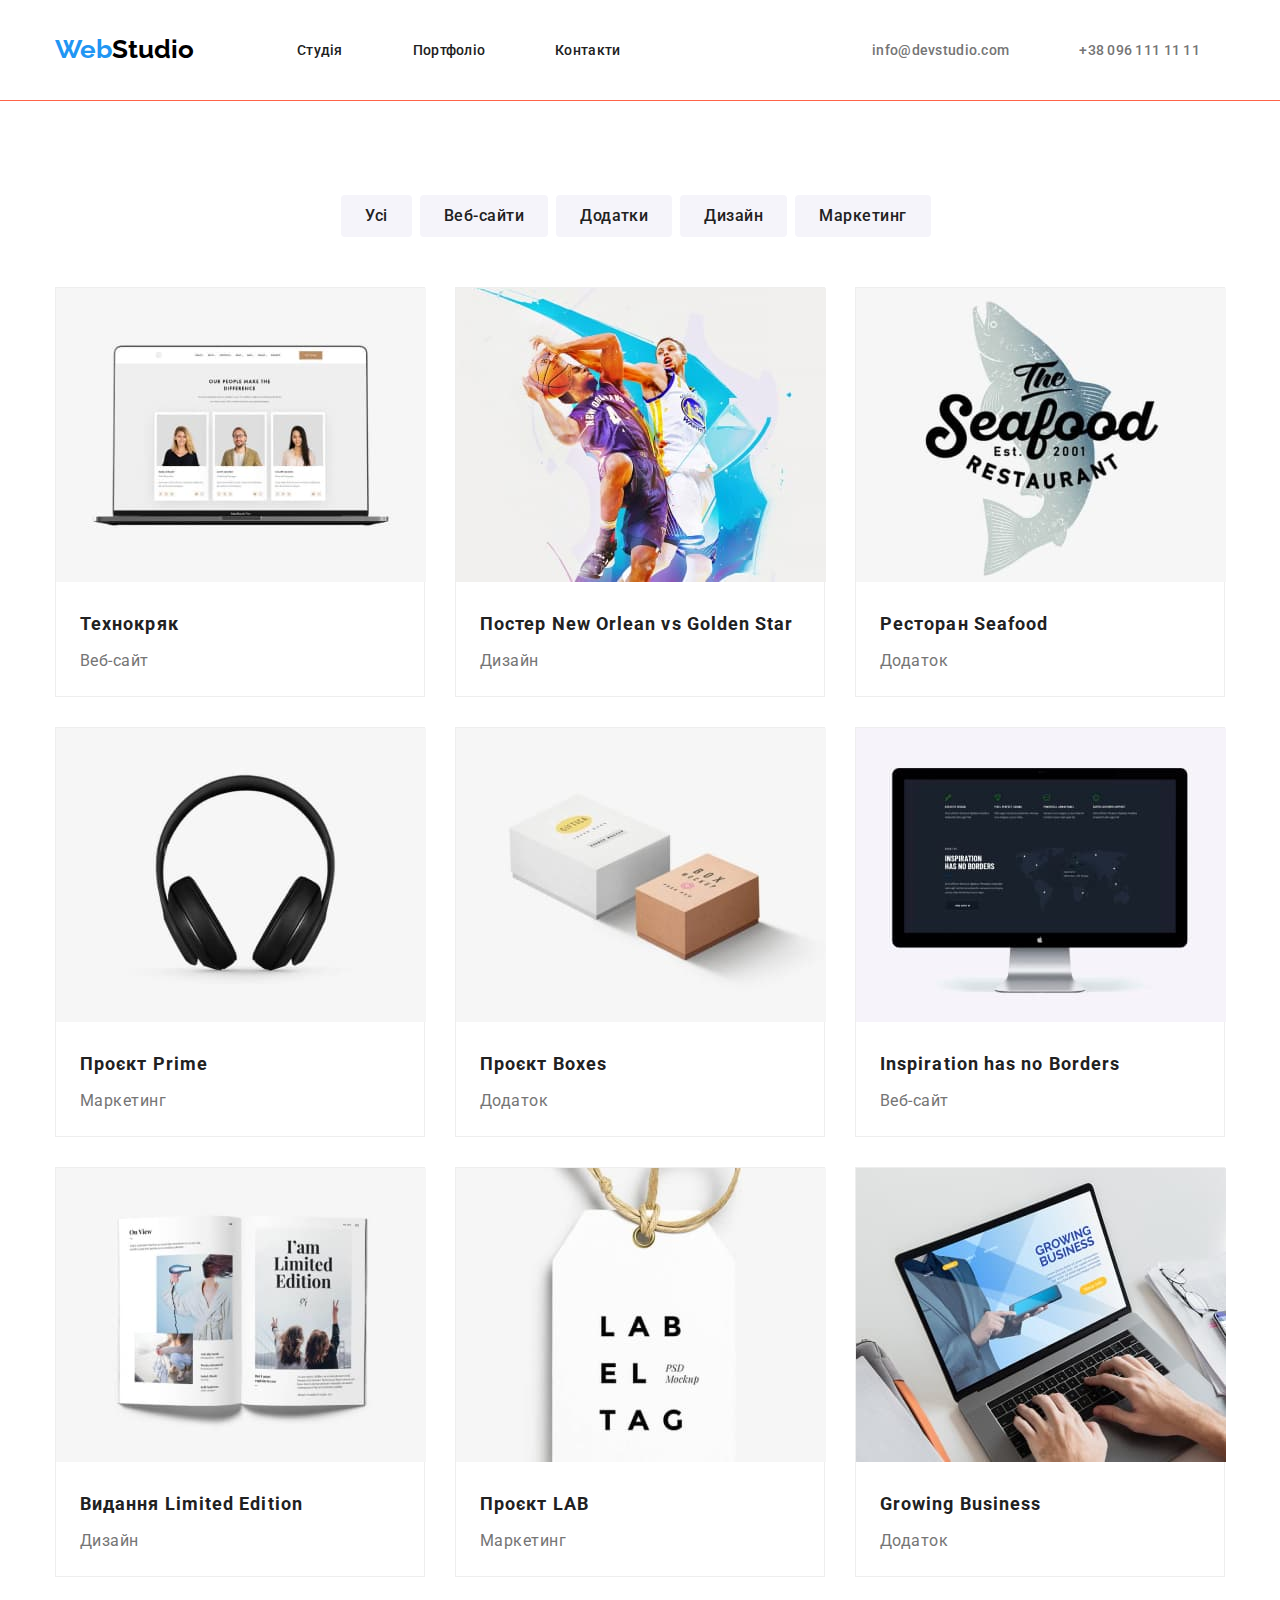
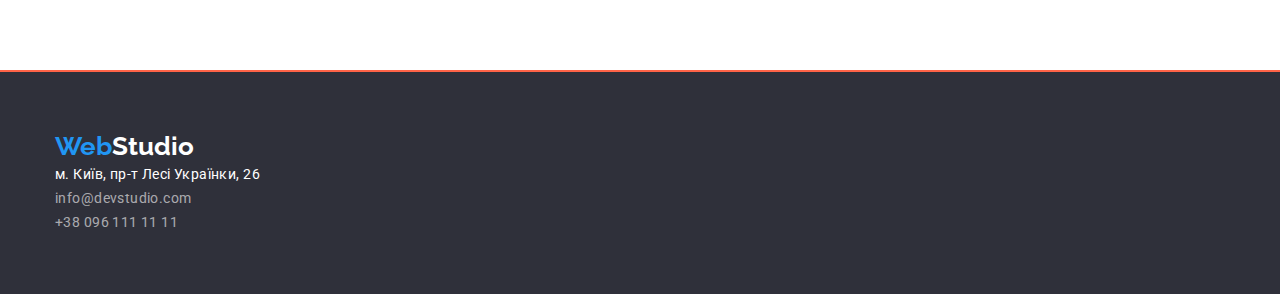
==== commit 5851831b: "second commit" ====
--- a/portfolio.html
+++ b/portfolio.html
@@ -22,31 +22,31 @@
   </head>
   <body>
     <!-- Заголовок -->
-    <header class="header">
+    <header class="header container">
+      <nav class="main-nav">
+        <a href="./index.html" lang="en" class="link header-logo"
+          >Web<span class="logoblack">Studio</span></a
+        >
+        <ul class="site-nav list">
+          <li class="item">
+            <a href="./index.html" class="nav-link link">Студія</a>
+          </li>
+          <li class="item">
+            <a href="./portfolio.html" class="nav-link link nav-active-link"
+              >Портфоліо</a
+            >
+          </li>
+          <li class="item"><a href="#" class="nav-link link">Контакти</a></li>
+        </ul>
+      </nav>
       <div class="container">
-        <nav class="site-nav">
-          <a href="./index.html" lang="en" class="link logo"
-            >Web<span class="logoblack">Studio</span></a
-          >
-          <ul class="site-nav list">
-            <li>
-              <a href="./index.html" class="nav-link link">Студія</a>
-            </li>
-            <li>
-              <a href="./portfolio.html" class="nav-link link nav-active-link"
-                >Портфоліо</a
-              >
-            </li>
-            <li><a href="#" class="nav-link link">Контакти</a></li>
-          </ul>
-        </nav>
-        <ul class="list">
-          <li>
+        <ul class="contact-list list">
+          <li class="item">
             <a href="mailto:info@devstudio.com" lang="en" class="contact link"
               >info@devstudio.com</a
             >
           </li>
-          <li>
+          <li class="item">
             <a href="tel:+380961111111" class="contact link"
               >+38 096 111 11 11</a
             >
@@ -59,7 +59,8 @@
       <section class="portfolio section">
         <div class="container">
           <h1 class="hidden-title">Портфоліо</h1>
-          <ul class="list">
+
+          <ul class="portfolio-menu list">
             <li><button type="button" class="portfolio-button">Усі</button></li>
             <li>
               <button type="button" class="portfolio-button">Веб-сайти</button>
@@ -188,7 +189,7 @@
     </main>
     <footer class="footer">
       <div class="container">
-        <a href="/" lang="en" class="link logo"
+        <a href="/" lang="en" class="link footer-logo"
           >Web<span class="logowhite">Studio</span></a
         >
         <!-- Підвал -->
--- a/css/styles.css
+++ b/css/styles.css
@@ -1,47 +1,59 @@
-html{
+html {
   box-sizing: border-box;
 }
 *,
 ::before,
-::after{
+::after {
   box-sizing: inherit;
 }
-
-body {
+:root {
   --main-background-color: #ffffff;
-  font-family: "Roboto", sans-serif;
+  --font-family: "Roboto", sans-serif;
   --accent-color: #2196f3;
   --main-textcolor: #212121;
   --second-textcolor: #757575;
+  --font-family: "Roboto", sans-serif;
+}
+
+body {
+  font-family: var(--font-family);
+  margin: 0px;
 }
 .link {
   text-decoration: none;
-  display: inline-block;
 }
 .list {
   list-style: none;
-  margin-top: 0px;
-  margin-bottom: 0px;
+  margin: 0px;
   padding: 0px;
-  
-}
-.container{
+}
+.container {
   margin-left: auto;
   margin-right: auto;
   width: 1200px;
   padding: 0px 15px;
 }
-.section{padding-top: 94px;
-padding-bottom: 94px;}
+.section {
+  padding-top: 94px;
+  padding-bottom: 94px;
+}
 /* Логотип */
-.logo {
-  margin-bottom: 20px;
+.header-logo {
+  display: block;
   font-family: "Raleway", sans-serif;
   font-weight: 700;
   font-size: 26px;
   line-height: 1.2;
   color: var(--accent-color);
 }
+.footer-logo {
+  display: block;
+  font-family: "Raleway", sans-serif;
+  font-weight: 700;
+  font-size: 26px;
+  line-height: 1.2;
+  color: var(--accent-color);
+}
 .logoblack {
   color: #000000;
 }
@@ -49,10 +61,21 @@
   color: #ffffff;
 }
 /* Заголовок */
-.header{
-  outline: 1px solid tomato;
-}
-.nav-link {
+.header {
+  border-bottom: 1px solid #ececec;
+  display: flex;
+  align-items: center;
+}
+.main-nav {
+  display: flex;
+  align-items: center;
+}
+.site-nav {
+  display: flex;
+  margin-left: 93px;
+}
+.site-nav .nav-link {
+  display: block;
   font-weight: 500;
   font-size: 14px;
   line-height: calc(16 / 14);
@@ -60,7 +83,23 @@
   color: var(--main-textcolor);
   padding: 10px;
 }
+.site-nav .item + .item {
+  margin-left: 50px;
+}
+.nav-active-link {
+  color: #2196f3;
+}
+.contact-list {
+  display: flex;
+  margin: 32px 0px;
+  justify-content: flex-end;
+}
+.contact-list .item + .item {
+  margin-left: 50px;
+}
 .contact {
+  display: block;
+  padding: 10px;
   font-weight: 500;
   font-size: 14px;
   line-height: calc(16 / 14);
@@ -71,9 +110,6 @@
 .site-nav .link:focus {
   color: var(--accent-color);
 }
-.nav-active-link {
-  color: var(--accent-color);
-}
 .list .contact:hover,
 .list .contact:focus {
   color: var(--accent-color);
@@ -83,6 +119,8 @@
 .footer {
   background: #2f303a;
   outline: 1px solid tomato;
+  padding-top: 60px;
+  padding-bottom: 60px;
 }
 .address-link {
   margin-bottom: 9px;
@@ -106,14 +144,14 @@
 .footer-address .link:focus {
   color: var(--accent-color);
 }
-.footer-contact-tel{
-  margin-bottom: 60px;
+.footer-contact-tel {
   font-style: normal;
   font-weight: 400;
   font-size: 14px;
   line-height: calc(24 / 14);
   letter-spacing: 0.03em;
-  color: rgba(255, 255, 255, 0.6);}
+  color: rgba(255, 255, 255, 0.6);
+}
 /* Скриті заголовки */
 .hidden-title {
   position: absolute;
@@ -145,21 +183,20 @@
   text-align: center;
   letter-spacing: 0.06em;
   text-transform: uppercase;
-  color: #ffffff;  
+  color: #ffffff;
 }
 .hero-button {
   /* display: inline-block; */
-  font-family: "Roboto", sans-serif;
   font-weight: 700;
   font-size: 16px;
   line-height: calc(30 / 16);
-  /* letter-spacing: 0.06em; */
-  color: #ffffff;
+  color: #ffffff;
+  letter-spacing: 0.06em;
   background-color: var(--accent-color);
   box-shadow: 0px 4px 4px rgba(0, 0, 0, 0.15);
   border-radius: 4px;
   border-color: transparent;
-  width: 216px;
+  min-width: 216px;
   height: 50px;
   padding: 10px 32px;
   cursor: pointer;
@@ -169,6 +206,12 @@
   background-color: var(--main-background-color);
   outline: 1px solid tomato;
 }
+.features-list {
+  display: flex;
+}
+.features-item:not(:last-child) {
+  margin-right: 30px;
+}
 .features h3 {
   margin-top: 0px;
   margin-bottom: 10px;
@@ -187,8 +230,15 @@
 }
 /* Чим ми займаємось */
 .doing {
-  background-color: #f5f5f5;
-  outline: 1px solid tomato;
+  background-color: var(--main-background-color);
+  outline: 1px solid tomato;
+  padding-top: 0px;
+}
+.doing-list {
+  display: flex;
+}
+.doing-list > .doing-item:not(:last-child) {
+  margin-right: 30px;
 }
 .doing-title {
   margin-top: 0px;
@@ -199,12 +249,15 @@
   letter-spacing: 0.03em;
   color: var(--main-textcolor);
 }
+.doing-img {
+  margin: 0px;
+}
 /* Наша команда */
 .team {
   background: #f5f4fa;
   outline: 1px solid tomato;
 }
-.team-img{
+.team-img {
   margin-bottom: 30px;
 }
 .team-title {
@@ -216,6 +269,9 @@
   letter-spacing: 0.03em;
   color: var(--main-textcolor);
 }
+.team-list {
+  display: flex;
+}
 .team h3 {
   margin-top: 0px;
   margin-bottom: 10px;
@@ -227,7 +283,7 @@
 }
 .team p {
   margin-top: 0px;
-  margin-bottom: 30px;
+  margin-bottom: 0px;
   font-weight: 400;
   font-size: 16px;
   line-height: calc(19 / 16);
@@ -235,22 +291,37 @@
   color: var(--second-textcolor);
 }
 .team-description {
+  width: 270px;
   background: var(--main-background-color);
   box-shadow: 0px 1px 3px rgba(0, 0, 0, 0.12), 0px 1px 1px rgba(0, 0, 0, 0.14),
     0px 2px 1px rgba(0, 0, 0, 0.2);
   border-radius: 0px 0px 4px 4px;
-  
- }
+  padding-bottom: 30px;
+  text-align: center;
+}
+.team-img {
+  margin: 0px;
+}
+.team-list > .team-description:not(:last-child) {
+  margin-right: 30px;
+}
 
 /* Друга сторінка сайту */
 
 .portfolio {
   background-color: var(--main-background-color);
+  outline: 1px solid tomato;
+}
+.portfolio-menu {
+  display: flex;
+  margin-bottom: 50px;
+  justify-content: center;
 }
 .portfolio-button {
   background: #f5f4fa;
   border-radius: 4px;
   border-color: transparent;
+  margin-right: 8px;
   padding: 6px 22px;
   font-family: "Roboto", sans-serif;
   font-weight: 500;
@@ -265,16 +336,34 @@
   background-color: var(--accent-color);
   color: #ffffff;
 }
+.portfolio-list {
+  display: flex;
+  flex-wrap: wrap;
+}
 .portfolio-item {
+  margin-right: 30px;
+  margin-bottom: 30px;
+  width: 370px;
   background: var(--main-background-color);
   border: 1px solid #eeeeee;
 }
-.portfolio-img{
+.portfolio-item:nth-child(3n + 3) {
+  margin-right: 0px;
+}
+.portfolio-item:nth-child(3n + 1) {
+  margin-left: 0px;
+}
+.portfolio-item:nth-last-child(-n + 3) {
+  margin-bottom: 0px;
+}
+.portfolio-img {
+  margin: 0px;
   margin-bottom: 20px;
 }
 .item-title {
   margin-top: 0px;
   margin-bottom: 4px;
+  margin-left: 24px;
   font-size: 18px;
   line-height: calc(36 / 18);
   letter-spacing: 0.06em;
@@ -283,6 +372,7 @@
 .item-description {
   margin-top: 0px;
   margin-bottom: 20px;
+  margin-left: 24px;
   font-size: 16px;
   line-height: calc(30 / 16);
   letter-spacing: 0.03em;
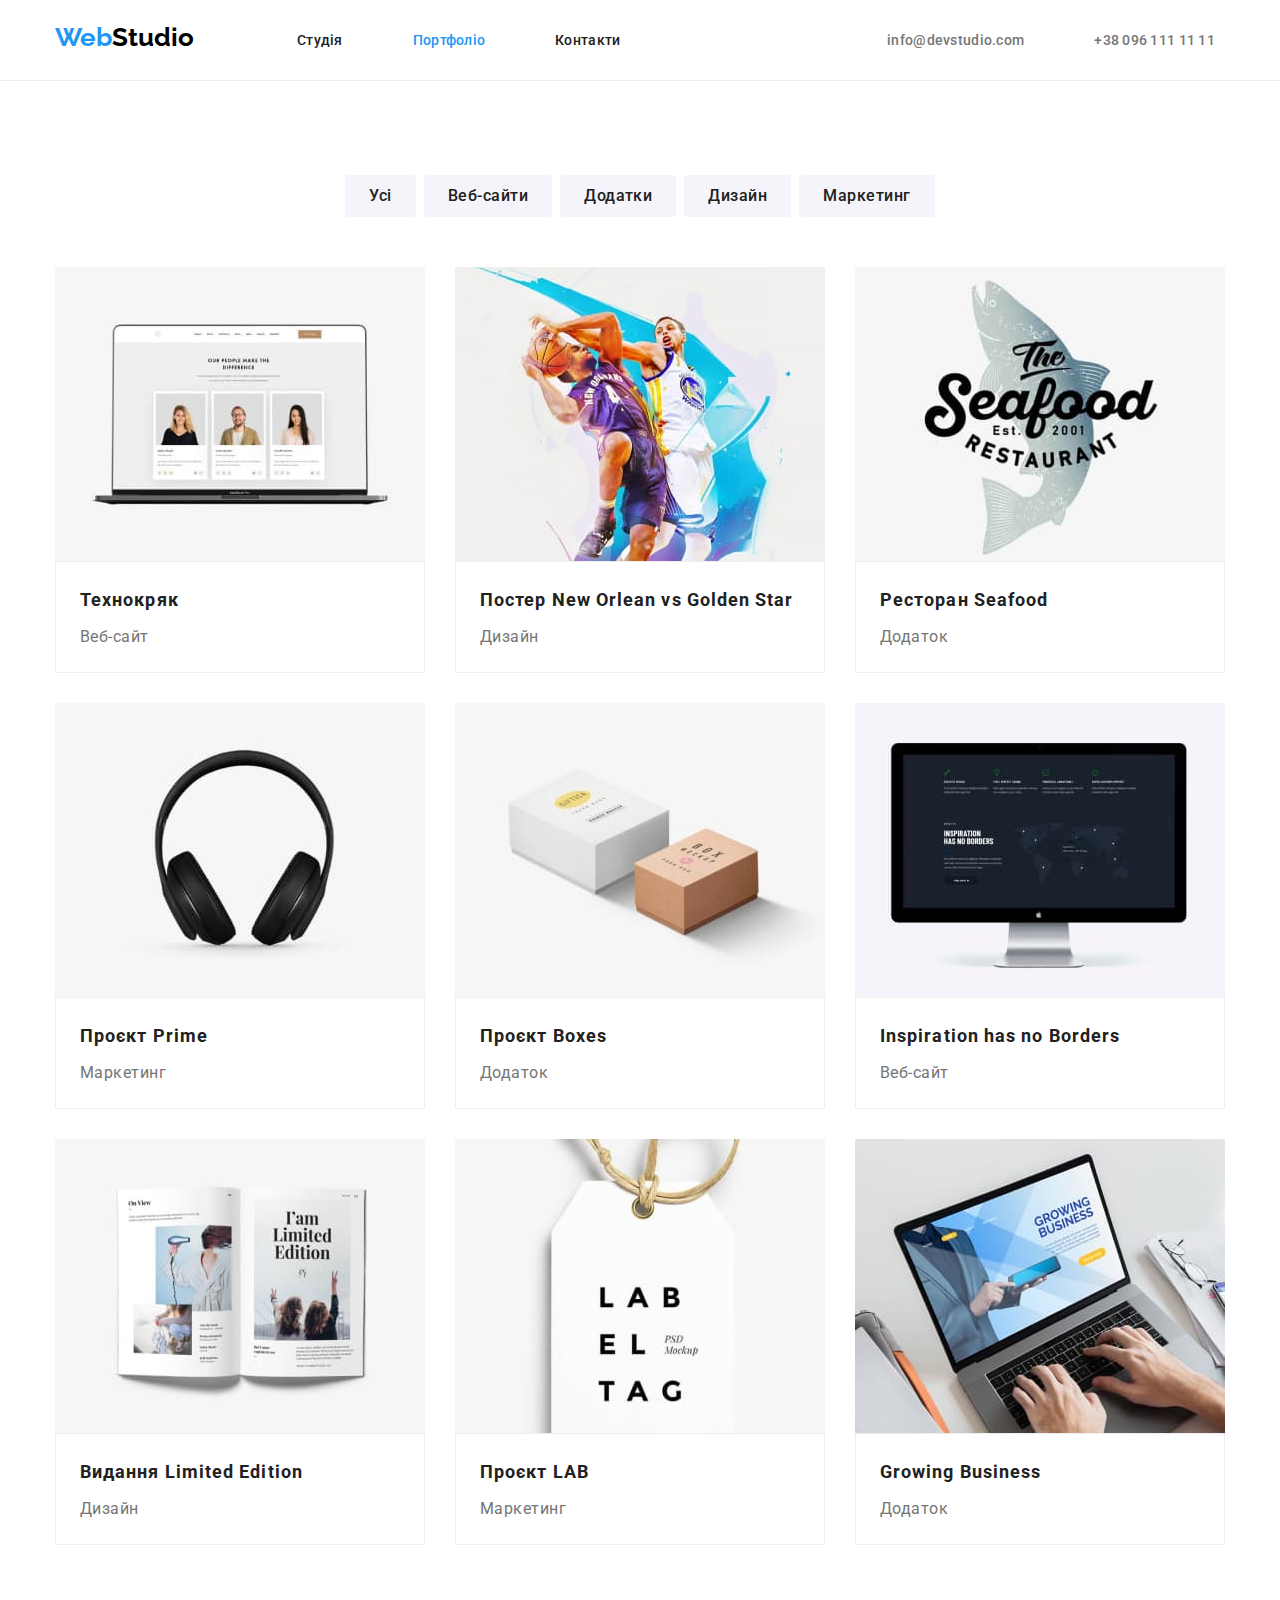
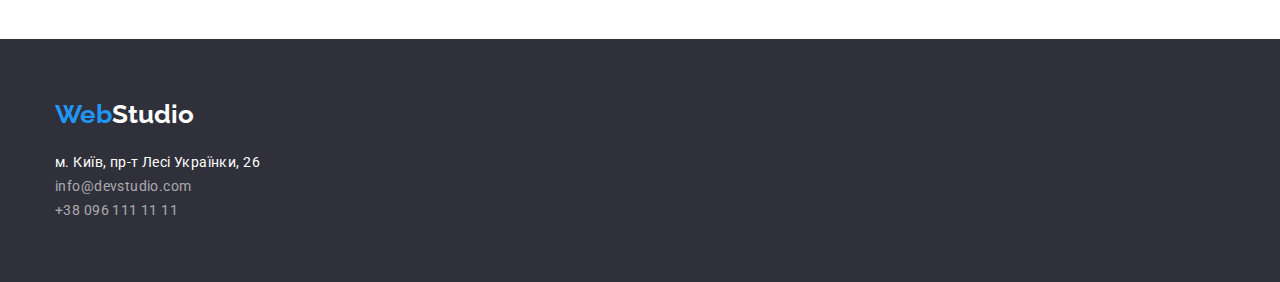
==== commit a64315b6: "all done" ====
--- a/portfolio.html
+++ b/portfolio.html
@@ -22,24 +22,24 @@
   </head>
   <body>
     <!-- Заголовок -->
-    <header class="header container">
-      <nav class="main-nav">
-        <a href="./index.html" lang="en" class="link header-logo"
-          >Web<span class="logoblack">Studio</span></a
-        >
-        <ul class="site-nav list">
-          <li class="item">
-            <a href="./index.html" class="nav-link link">Студія</a>
-          </li>
-          <li class="item">
-            <a href="./portfolio.html" class="nav-link link nav-active-link"
-              >Портфоліо</a
-            >
-          </li>
-          <li class="item"><a href="#" class="nav-link link">Контакти</a></li>
-        </ul>
-      </nav>
-      <div class="container">
+    <header class="header">
+      <div class="container header-div">
+        <nav class="main-nav">
+          <a href="./index.html" lang="en" class="link header-logo"
+            >Web<span class="logoblack">Studio</span></a
+          >
+          <ul class="site-nav list">
+            <li class="item">
+              <a href="./index.html" class="nav-link link">Студія</a>
+            </li>
+            <li class="item">
+              <a href="./portfolio.html" class="nav-link link nav-active-link"
+                >Портфоліо</a
+              >
+            </li>
+            <li class="item"><a href="#" class="nav-link link">Контакти</a></li>
+          </ul>
+        </nav>
         <ul class="contact-list list">
           <li class="item">
             <a href="mailto:info@devstudio.com" lang="en" class="contact link"
@@ -61,17 +61,19 @@
           <h1 class="hidden-title">Портфоліо</h1>
 
           <ul class="portfolio-menu list">
-            <li><button type="button" class="portfolio-button">Усі</button></li>
-            <li>
+            <li class="item">
+              <button type="button" class="portfolio-button">Усі</button>
+            </li>
+            <li class="item">
               <button type="button" class="portfolio-button">Веб-сайти</button>
             </li>
-            <li>
+            <li class="item">
               <button type="button" class="portfolio-button">Додатки</button>
             </li>
-            <li>
+            <li class="item">
               <button type="button" class="portfolio-button">Дизайн</button>
             </li>
-            <li>
+            <li class="item">
               <button type="button" class="portfolio-button">Маркетинг</button>
             </li>
           </ul>
@@ -84,8 +86,11 @@
                 height="294"
                 class="portfolio-img"
               />
-              <h2 class="item-title">Технокряк</h2>
-              <p class="item-description">Веб-сайт</p>
+              <div class="portfolio-card">
+                <h2 class="item-title">Технокряк</h2>
+                <p class="item-description">Веб-сайт</p>
+              </div>
+              
             </li>
             <li class="portfolio-item">
               <img
@@ -95,10 +100,13 @@
                 height="294"
                 class="portfolio-img"
               />
-              <h2 class="item-title">
-                Постер <span lang="en">New Orlean vs Golden Star</span>
-              </h2>
-              <p class="item-description">Дизайн</p>
+              <div class="portfolio-card">
+                <h2 class="item-title">
+                  Постер <span lang="en">New Orlean vs Golden Star</span>
+                </h2>
+                <p class="item-description">Дизайн</p>
+              </div>
+              
             </li>
             <li class="portfolio-item">
               <img
@@ -108,10 +116,13 @@
                 height="294"
                 class="portfolio-img"
               />
-              <h2 class="item-title">
-                Ресторан <span lang="en">Seafood</span>
-              </h2>
-              <p class="item-description">Додаток</p>
+              <div class="portfolio-card">
+                <h2 class="item-title">
+                  Ресторан <span lang="en">Seafood</span>
+                </h2>
+                <p class="item-description">Додаток</p>
+              </div>
+              
             </li>
             <li class="portfolio-item">
               <img
@@ -121,8 +132,11 @@
                 height="294"
                 class="portfolio-img"
               />
-              <h2 class="item-title">Проєкт <span lang="en">Prime</span></h2>
-              <p class="item-description">Маркетинг</p>
+              <div class="portfolio-card">
+                <h2 class="item-title">Проєкт <span lang="en">Prime</span></h2>
+                <p class="item-description">Маркетинг</p>
+              </div>
+              
             </li>
             <li class="portfolio-item">
               <img
@@ -132,8 +146,11 @@
                 height="294"
                 class="portfolio-img"
               />
-              <h2 class="item-title">Проєкт <span lang="en">Boxes</span></h2>
-              <p class="item-description">Додаток</p>
+              <div class="portfolio-card">
+                <h2 class="item-title">Проєкт <span lang="en">Boxes</span></h2>
+                <p class="item-description">Додаток</p>
+              </div>
+              
             </li>
             <li class="portfolio-item">
               <img
@@ -143,8 +160,11 @@
                 height="294"
                 class="portfolio-img"
               />
-              <h2 lang="en" class="item-title">Inspiration has no Borders</h2>
-              <p class="item-description">Веб-сайт</p>
+              <div class="portfolio-card">
+                <h2 lang="en" class="item-title">Inspiration has no Borders</h2>
+                <p class="item-description">Веб-сайт</p>
+              </div>
+              
             </li>
             <li class="portfolio-item">
               <img
@@ -154,10 +174,13 @@
                 height="294"
                 class="portfolio-img"
               />
-              <h2 class="item-title">
-                Видання <span lang="en">Limited Edition</span>
-              </h2>
-              <p class="item-description">Дизайн</p>
+              <div class="portfolio-card">
+                <h2 class="item-title">
+                  Видання <span lang="en">Limited Edition</span>
+                </h2>
+                <p class="item-description">Дизайн</p>
+              </div>
+              
             </li>
             <li class="portfolio-item">
               <img
@@ -167,10 +190,13 @@
                 height="294"
                 class="portfolio-img"
               />
-              <h2 class="item-title">
-                Проєкт <span lang="en" class="title-size">Lab</span>
-              </h2>
-              <p class="item-description">Маркетинг</p>
+              <div class="portfolio-card">
+                <h2 class="item-title">
+                  Проєкт <span lang="en" class="title-size">Lab</span>
+                </h2>
+                <p class="item-description">Маркетинг</p>
+              </div>
+              
             </li>
             <li class="portfolio-item">
               <img
@@ -180,8 +206,11 @@
                 height="294"
                 class="portfolio-img"
               />
-              <h2 lang="en" class="item-title">Growing Business</h2>
+              <div class="portfolio-card">
+                <h2 lang="en" class="item-title">Growing Business</h2>
               <p class="item-description">Додаток</p>
+            </div>
+              
             </li>
           </ul>
         </div>
--- a/css/styles.css
+++ b/css/styles.css
@@ -48,6 +48,7 @@
 }
 .footer-logo {
   display: block;
+  margin-bottom: 20px;
   font-family: "Raleway", sans-serif;
   font-weight: 700;
   font-size: 26px;
@@ -63,18 +64,21 @@
 /* Заголовок */
 .header {
   border-bottom: 1px solid #ececec;
+}
+.header-div {
   display: flex;
   align-items: center;
+  padding-top: 22px;
+  padding-bottom: 22px;
 }
 .main-nav {
   display: flex;
-  align-items: center;
 }
 .site-nav {
   display: flex;
   margin-left: 93px;
 }
-.site-nav .nav-link {
+.nav-link {
   display: block;
   font-weight: 500;
   font-size: 14px;
@@ -86,13 +90,12 @@
 .site-nav .item + .item {
   margin-left: 50px;
 }
-.nav-active-link {
+.site-nav .nav-active-link {
   color: #2196f3;
 }
 .contact-list {
   display: flex;
-  margin: 32px 0px;
-  justify-content: flex-end;
+  margin-left: auto;
 }
 .contact-list .item + .item {
   margin-left: 50px;
@@ -118,7 +121,6 @@
 /* Підвал */
 .footer {
   background: #2f303a;
-  outline: 1px solid tomato;
   padding-top: 60px;
   padding-bottom: 60px;
 }
@@ -130,6 +132,9 @@
   line-height: calc(24 / 14);
   letter-spacing: 0.03em;
   color: #ffffff;
+}
+.footer-list > .item:not(:last-child) {
+  margin-bottom: 9px;
 }
 .footer-contact {
   margin-bottom: 9px;
@@ -171,15 +176,16 @@
 /* Шапка */
 .hero {
   background-color: #2f303a;
-  outline: 1px solid tomato;
-  text-align: center;
+  text-align: center;
+  padding-top: 200px;
+  padding-bottom: 200px;
 }
 .hero-title {
   margin-top: 0px;
   margin-bottom: 30px;
   font-weight: 900;
   font-size: 44px;
-  line-height: calc(60 / 40);
+  line-height: calc(60 / 44);
   text-align: center;
   letter-spacing: 0.06em;
   text-transform: uppercase;
@@ -204,7 +210,6 @@
 /* Особливості */
 .features {
   background-color: var(--main-background-color);
-  outline: 1px solid tomato;
 }
 .features-list {
   display: flex;
@@ -231,7 +236,6 @@
 /* Чим ми займаємось */
 .doing {
   background-color: var(--main-background-color);
-  outline: 1px solid tomato;
   padding-top: 0px;
 }
 .doing-list {
@@ -249,16 +253,15 @@
   letter-spacing: 0.03em;
   color: var(--main-textcolor);
 }
-.doing-img {
+img {
+  display: block;
+  max-width: 100%;
+  height: auto;
   margin: 0px;
 }
 /* Наша команда */
 .team {
   background: #f5f4fa;
-  outline: 1px solid tomato;
-}
-.team-img {
-  margin-bottom: 30px;
 }
 .team-title {
   margin-top: 0px;
@@ -296,7 +299,7 @@
   box-shadow: 0px 1px 3px rgba(0, 0, 0, 0.12), 0px 1px 1px rgba(0, 0, 0, 0.14),
     0px 2px 1px rgba(0, 0, 0, 0.2);
   border-radius: 0px 0px 4px 4px;
-  padding-bottom: 30px;
+  /* padding-bottom: 30px; */
   text-align: center;
 }
 .team-img {
@@ -305,12 +308,14 @@
 .team-list > .team-description:not(:last-child) {
   margin-right: 30px;
 }
-
+.team-card{
+padding-bottom: 30px;
+padding-top: 30px;
+}
 /* Друга сторінка сайту */
 
 .portfolio {
   background-color: var(--main-background-color);
-  outline: 1px solid tomato;
 }
 .portfolio-menu {
   display: flex;
@@ -321,7 +326,6 @@
   background: #f5f4fa;
   border-radius: 4px;
   border-color: transparent;
-  margin-right: 8px;
   padding: 6px 22px;
   font-family: "Roboto", sans-serif;
   font-weight: 500;
@@ -330,6 +334,9 @@
   letter-spacing: 0.03em;
   color: var(--main-textcolor);
   cursor: pointer;
+}
+.portfolio-menu > .item:not(:last-child) {
+  margin-right: 8px;
 }
 .portfolio-button:hover,
 .portfolio-button:focus {
@@ -345,8 +352,7 @@
   margin-bottom: 30px;
   width: 370px;
   background: var(--main-background-color);
-  border: 1px solid #eeeeee;
-}
+  }
 .portfolio-item:nth-child(3n + 3) {
   margin-right: 0px;
 }
@@ -356,23 +362,27 @@
 .portfolio-item:nth-last-child(-n + 3) {
   margin-bottom: 0px;
 }
+.portfolio-card {
+  border: 1px solid #eeeeee;
+  padding: 20px 24px;
+}
 .portfolio-img {
   margin: 0px;
-  margin-bottom: 20px;
+  /* margin-bottom: 20px; */
 }
 .item-title {
   margin-top: 0px;
   margin-bottom: 4px;
-  margin-left: 24px;
+  /* margin-left: 24px; */
   font-size: 18px;
   line-height: calc(36 / 18);
   letter-spacing: 0.06em;
   color: var(--main-textcolor);
 }
 .item-description {
-  margin-top: 0px;
-  margin-bottom: 20px;
-  margin-left: 24px;
+  margin: 0px;
+  /* margin-bottom: 20px;
+  margin-left: 24px; */
   font-size: 16px;
   line-height: calc(30 / 16);
   letter-spacing: 0.03em;
